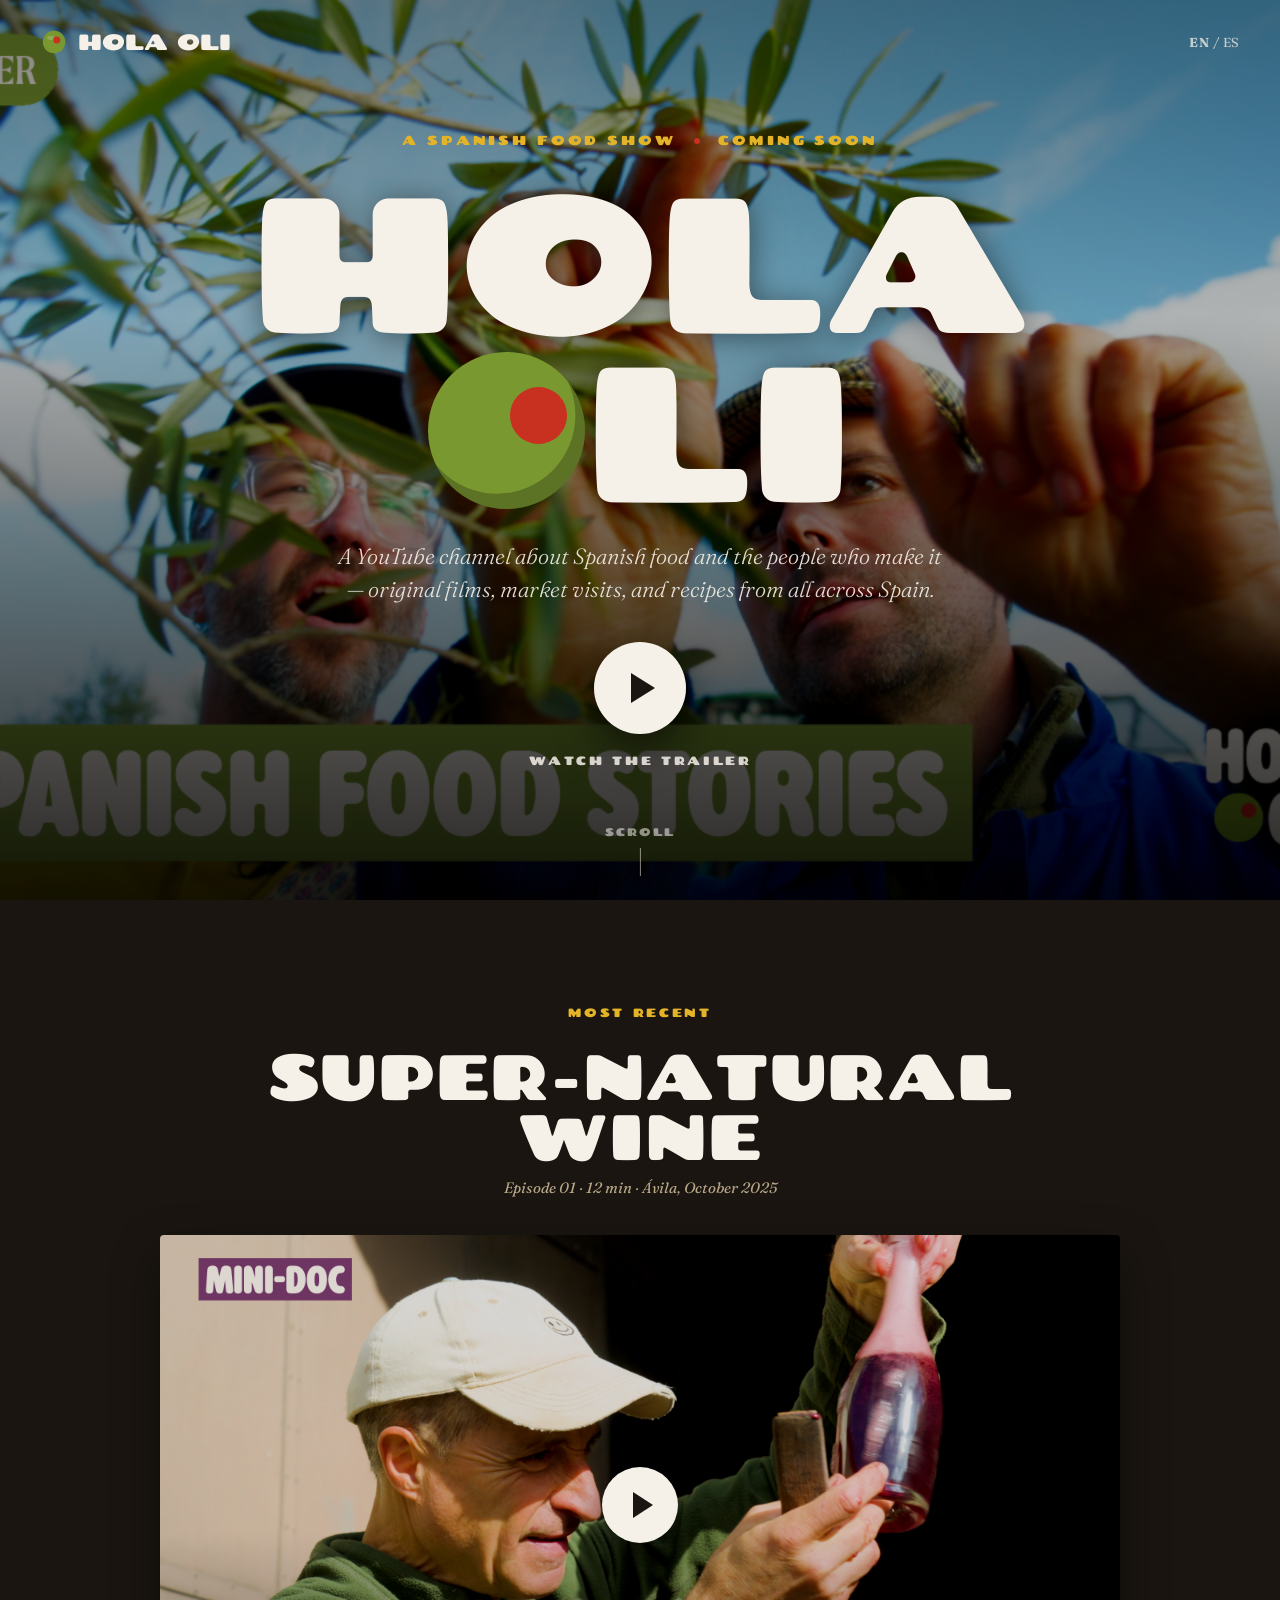
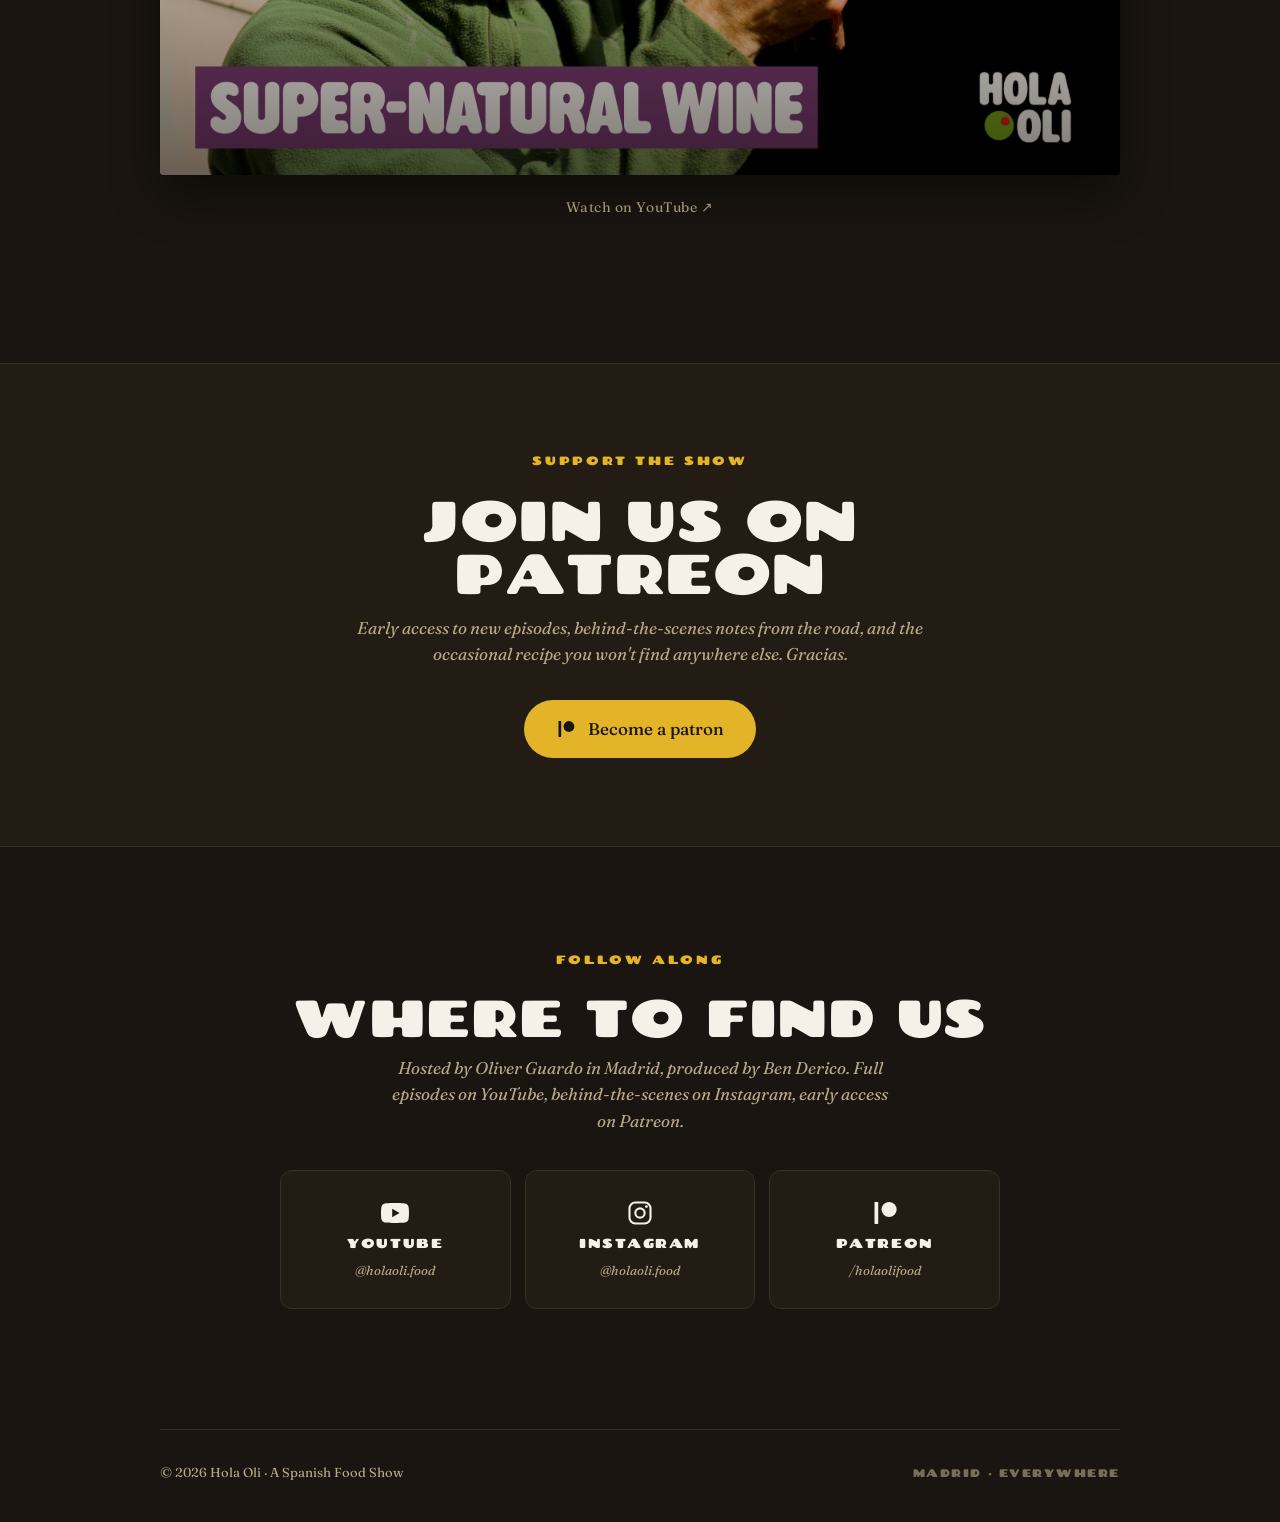
==== docs/index.html @ 6a03299e "Add Netlify Identity widget to handle invite redirects to /admin" ====
<!DOCTYPE html>
<html lang="en">
<head>
<meta charset="UTF-8">
<meta name="viewport" content="width=device-width, initial-scale=1">
<title>Hola Oli — A Spanish Food Show</title>
<link rel="stylesheet" href="colors_and_type.css">
<style>
  /* ---------- Dark theme overrides ---------- */
  :root {
    --bg-dark:        #1A1510;  /* deeper than ink for full-page dark */
    --bg-dark-alt:    #231C14;  /* card / band surface */
    --bg-dark-soft:   #2E2519;  /* hover surface */
    --fg-dark:        #F5F0E8;  /* paper on dark */
    --fg-dark-muted:  #B8A888;  /* warm muted */
    --fg-dark-subtle: #7A6E58;
    --border-dark:    #3A3020;
  }

  html, body { margin: 0; padding: 0; background: var(--bg-dark); overflow-x: hidden; color: var(--fg-dark); }

  .wrap { max-width: 960px; margin: 0 auto; padding: 0 32px; }

  /* ---------- Hero: full-screen video ---------- */
  .hero-fs {
    position: relative;
    height: 100vh;
    min-height: 640px;
    width: 100%;
    overflow: hidden;
    background: #000;
  }
  .hero-fs .video-bg,
  .hero-fs .video-bg iframe,
  .hero-fs .poster {
    position: absolute;
    inset: 0;
    width: 100%;
    height: 100%;
    border: 0;
  }
  .hero-fs .poster {
    background-size: cover;
    background-position: center;
    cursor: pointer;
    transition: opacity 400ms var(--ease-out);
  }
  .hero-fs .poster::after {
    content: '';
    position: absolute; inset: 0;
    background: linear-gradient(180deg, rgba(0,0,0,0.45) 0%, rgba(0,0,0,0.25) 35%, rgba(0,0,0,0.85) 100%);
  }
  .hero-fs.playing .poster { opacity: 0; pointer-events: none; }

  /* Top bar overlay */
  .hero-top {
    position: absolute; top: 0; left: 0; right: 0;
    padding: 28px 40px;
    display: flex; align-items: center; justify-content: space-between;
    z-index: 3;
  }
  .lockup { display: flex; align-items: center; gap: 10px; text-decoration: none; }
  .lockup .mark { width: 28px; height: 28px; }
  .lockup .word {
    font-family: var(--font-display);
    font-size: 22px;
    color: var(--fg-dark);
    text-transform: uppercase;
    line-height: 1;
  }
  .lang {
    font-family: var(--font-serif);
    font-size: 13px;
    color: var(--fg-dark);
    opacity: 0.75;
    letter-spacing: 0.04em;
  }
  .lang b { opacity: 1; }

  /* Hero content */
  .hero-content {
    position: absolute;
    inset: 0;
    z-index: 2;
    display: flex;
    flex-direction: column;
    align-items: center;
    justify-content: center;
    text-align: center;
    color: var(--fg-dark);
    padding: 0 32px;
  }
  .hero-eyebrow {
    font-family: var(--font-display);
    font-size: 13px;
    letter-spacing: 0.22em;
    color: var(--saffron);
    text-transform: uppercase;
    margin-bottom: 24px;
  }
  .hero-eyebrow .bullet {
    display: inline-block; width: 6px; height: 6px; border-radius: 50%;
    background: var(--pimiento); margin: 0 10px; vertical-align: middle;
  }
  .hero-title {
    font-family: var(--font-display);
    font-size: clamp(72px, 15vw, 200px);
    line-height: 0.88;
    margin: 0;
    color: var(--fg-dark);
    text-transform: uppercase;
    letter-spacing: -0.005em;
    text-shadow: 0 4px 32px rgba(0,0,0,0.5);
  }
  .hero-title .olive-letter {
    display: inline-block;
    width: 0.82em;
    height: 0.82em;
    border-radius: 50%;
    background: var(--olive);
    position: relative;
    vertical-align: -0.04em;
    box-shadow: inset -0.05em -0.08em 0 rgba(0,0,0,0.25);
  }
  .hero-title .olive-letter::after {
    content: '';
    position: absolute;
    width: 0.3em; height: 0.3em;
    border-radius: 50%;
    background: var(--pimiento);
    top: 22%; left: 52%;
  }
  .hero-lede {
    font-family: var(--font-serif);
    font-size: clamp(18px, 2vw, 22px);
    line-height: 1.5;
    color: var(--fg-dark);
    opacity: 0.9;
    max-width: 620px;
    margin: 28px auto 36px;
    font-style: italic;
    font-weight: 300;
  }

  .play-btn {
    position: relative;
    width: 92px; height: 92px; border-radius: 50%;
    background: var(--fg-dark); color: var(--bg-dark);
    display: flex; align-items: center; justify-content: center;
    border: 0; cursor: pointer;
    box-shadow: 0 14px 40px rgba(0,0,0,0.6);
    transition: transform 240ms var(--ease-out), background 240ms;
  }
  .play-btn:hover { transform: scale(1.06); background: var(--saffron); }
  .play-btn .tri {
    width: 0; height: 0;
    border-top: 15px solid transparent; border-bottom: 15px solid transparent;
    border-left: 24px solid var(--bg-dark);
    margin-left: 6px;
  }
  .play-label {
    font-family: var(--font-display);
    font-size: 12px;
    letter-spacing: 0.22em;
    text-transform: uppercase;
    color: var(--fg-dark);
    margin-top: 18px;
    opacity: 0.85;
  }

  /* Scroll hint */
  .scroll-hint {
    position: absolute;
    bottom: 24px; left: 50%;
    transform: translateX(-50%);
    z-index: 3;
    font-family: var(--font-display);
    font-size: 11px;
    letter-spacing: 0.2em;
    color: var(--fg-dark);
    text-transform: uppercase;
    opacity: 0.55;
    display: flex; flex-direction: column; align-items: center; gap: 8px;
  }
  .scroll-hint .line {
    width: 1px; height: 28px;
    background: var(--fg-dark);
    animation: scrollpulse 1.8s ease-in-out infinite;
  }
  @keyframes scrollpulse {
    0% { transform: scaleY(0.2); transform-origin: top; opacity: 0.3; }
    50% { transform: scaleY(1); transform-origin: top; opacity: 1; }
    51% { transform: scaleY(1); transform-origin: bottom; }
    100% { transform: scaleY(0); transform-origin: bottom; opacity: 0.3; }
  }

  /* ---------- Shared section bits ---------- */
  .section-label {
    font-family: var(--font-display);
    font-size: 12px;
    letter-spacing: 0.22em;
    text-transform: uppercase;
    color: var(--saffron);
    text-align: center;
    margin-bottom: 22px;
  }
  .rule {
    display: flex; align-items: center; gap: 16px;
    margin: 0 auto; max-width: 520px;
  }
  .rule .line { flex: 1; height: 1px; background: var(--border-dark); }
  .rule .dot {
    width: 10px; height: 10px; border-radius: 50%;
    background: var(--olive); position: relative;
  }
  .rule .dot::after {
    content: ''; position: absolute; width: 4px; height: 4px; border-radius: 50%;
    background: var(--pimiento); top: 22%; left: 46%;
  }

  /* ---------- Most recent ---------- */
  .recent {
    padding: 104px 0 40px;
  }
  .recent h2 {
    font-family: var(--font-display);
    font-size: clamp(40px, 5.5vw, 64px);
    text-transform: uppercase;
    color: var(--fg-dark);
    text-align: center;
    margin: 0 0 10px;
    line-height: 0.95;
  }
  .recent .ep-meta {
    font-family: var(--font-serif);
    font-size: 15px;
    color: var(--fg-dark-muted);
    font-style: italic;
    text-align: center;
    margin-bottom: 36px;
  }
  .video-frame {
    position: relative;
    aspect-ratio: 16 / 9;
    border-radius: 4px;
    overflow: hidden;
    background: #000;
    box-shadow: 0 20px 48px rgba(0, 0, 0, 0.45);
  }
  .video-frame iframe {
    position: absolute; inset: 0;
    width: 100%; height: 100%;
    border: 0; display: block;
  }
  .video-frame.placeholder {
    display: flex; align-items: center; justify-content: center;
    cursor: pointer;
    background-size: cover; background-position: center;
  }
  .video-frame.placeholder::before {
    content: '';
    position: absolute; inset: 0;
    background: linear-gradient(180deg, rgba(0,0,0,0.1) 55%, rgba(0,0,0,0.5) 100%);
  }
  .video-frame .play-btn {
    width: 76px; height: 76px;
  }
  .video-frame .play-btn .tri {
    border-top: 13px solid transparent; border-bottom: 13px solid transparent;
    border-left: 20px solid var(--bg-dark);
  }
  .yt-link {
    display: block; text-align: center; margin-top: 22px;
    font-family: var(--font-serif); font-size: 14px;
    color: var(--fg-dark-muted); letter-spacing: 0.04em;
    text-decoration: none;
  }
  .yt-link:hover { color: var(--saffron); }

  /* ---------- Patreon band ---------- */
  .patreon-band {
    background: var(--bg-dark-alt);
    margin: 104px -9999px 0;
    padding: 88px 9999px;
    border-top: 1px solid var(--border-dark);
    border-bottom: 1px solid var(--border-dark);
  }
  .patreon {
    max-width: 620px; margin: 0 auto; text-align: center;
  }
  .patreon h3 {
    font-family: var(--font-display);
    font-size: clamp(36px, 4.8vw, 56px);
    text-transform: uppercase;
    color: var(--fg-dark);
    line-height: 0.95;
    margin: 0 0 16px;
  }
  .patreon p {
    font-family: var(--font-serif);
    font-size: 17px;
    color: var(--fg-dark-muted);
    font-style: italic;
    margin: 0 0 32px;
    line-height: 1.55;
  }
  .patreon-btn {
    display: inline-flex; align-items: center; gap: 12px;
    font-family: var(--font-serif); font-weight: 500; font-size: 17px;
    padding: 16px 32px; border: 0; border-radius: 999px;
    background: var(--saffron); color: var(--bg-dark);
    text-decoration: none;
    transition: background 180ms, transform 180ms var(--ease-out);
  }
  .patreon-btn:hover { background: var(--pimiento); color: var(--fg-dark); transform: translateY(-1px); }
  .patreon-btn svg { width: 20px; height: 20px; }

  /* ---------- Follow / social row ---------- */
  .follow {
    padding: 104px 0 120px;
    text-align: center;
  }
  .follow h3 {
    font-family: var(--font-display);
    font-size: clamp(36px, 4.5vw, 52px);
    text-transform: uppercase;
    color: var(--fg-dark);
    line-height: 0.95;
    margin: 0 0 14px;
  }
  .follow p {
    font-family: var(--font-serif);
    font-size: 17px;
    color: var(--fg-dark-muted);
    font-style: italic;
    margin: 0 auto 36px;
    max-width: 500px;
  }
  .social-grid {
    display: grid;
    grid-template-columns: repeat(3, 1fr);
    gap: 14px;
    max-width: 720px; margin: 0 auto;
  }
  .social-link {
    display: flex; flex-direction: column;
    align-items: center; gap: 10px;
    padding: 28px 20px;
    background: var(--bg-dark-alt);
    border: 1.5px solid var(--border-dark);
    border-radius: 12px;
    text-decoration: none;
    color: var(--fg-dark);
    transition: all 200ms var(--ease-out);
  }
  .social-link:hover {
    background: var(--bg-dark-soft);
    border-color: var(--saffron);
    transform: translateY(-2px);
  }
  .social-link:hover .icon { color: var(--saffron); }
  .social-link .icon {
    width: 28px; height: 28px;
    color: var(--fg-dark);
    transition: color 200ms;
  }
  .social-link .label {
    font-family: var(--font-display);
    font-size: 13px;
    letter-spacing: 0.12em;
    text-transform: uppercase;
    line-height: 1;
  }
  .social-link .handle {
    font-family: var(--font-serif);
    font-size: 13px;
    font-style: italic;
    color: var(--fg-dark-muted);
  }

  /* ---------- Footer ---------- */
  footer {
    border-top: 1px solid var(--border-dark);
    padding: 32px 0 40px;
    display: flex; justify-content: space-between; align-items: center;
    flex-wrap: wrap; gap: 12px;
  }
  footer .fl {
    font-family: var(--font-serif);
    font-size: 13px; color: var(--fg-dark-muted);
  }
  footer .fr {
    font-family: var(--font-display);
    font-size: 11px; letter-spacing: 0.14em;
    color: var(--fg-dark-subtle);
    text-transform: uppercase;
  }

  @media (max-width: 720px) {
    .hero-top { padding: 20px 24px; }
    .social-grid { grid-template-columns: 1fr; }
    .hero-fs { min-height: 560px; }
  }

  /* Tweaks */
  .tweaks {
    position: fixed; bottom: 20px; right: 20px;
    background: var(--bg-dark-alt); color: var(--fg-dark);
    padding: 18px 20px; border-radius: 12px;
    display: none; flex-direction: column; gap: 12px;
    min-width: 240px; z-index: 100;
    border: 1px solid var(--border-dark);
    box-shadow: 0 12px 40px rgba(0,0,0,0.5);
    font-family: var(--font-serif);
  }
  .tweaks.on { display: flex; }
  .tweaks h4 {
    font-family: var(--font-display);
    font-size: 13px; letter-spacing: 0.14em;
    margin: 0; text-transform: uppercase;
    color: var(--saffron);
  }
  .tweaks label {
    font-size: 12px; display: flex; flex-direction: column; gap: 4px;
    color: var(--fg-dark-muted);
  }
  .tweaks select {
    font-family: var(--font-serif); font-size: 13px;
    padding: 6px 8px; border-radius: 6px;
    background: var(--bg-dark); color: var(--fg-dark);
    border: 1px solid var(--border-dark); outline: none;
  }
</style>
</head>
<body>

<!-- ========== HERO: full-screen video ========== -->
<section class="hero-fs" id="hero">
  <div class="poster" id="hero-poster"
       style="background-image: url('assets/thumb-spanish-food-stories.png');"
       onclick="playHero()"></div>
  <div class="video-bg" id="hero-video"></div>

  <div class="hero-top">
    <a class="lockup" href="#">
      <svg class="mark" viewBox="0 0 40 40" aria-hidden="true">
        <circle cx="20" cy="20" r="16" fill="#7A9830"/>
        <ellipse cx="15" cy="14" rx="5" ry="3" fill="rgba(255,255,255,0.18)"/>
        <circle cx="24" cy="17" r="5" fill="#C83020"/>
      </svg>
      <span class="word">Hola Oli</span>
    </a>
    <div class="lang"><b>EN</b> / ES</div>
  </div>

  <div class="hero-content" id="hero-content">
    <div class="hero-eyebrow">A Spanish Food Show <span class="bullet"></span> Coming soon</div>
    <h1 class="hero-title">
      Hola<br>
      <span><span class="olive-letter"></span>li</span>
    </h1>
    <p class="hero-lede" id="hero-lede">
      A YouTube channel about Spanish food and the people who make it — original films, market visits, and recipes from all across Spain.
    </p>
    <button class="play-btn" onclick="playHero()" aria-label="Watch the trailer"><span class="tri"></span></button>
    <div class="play-label">Watch the trailer</div>
  </div>

  <div class="scroll-hint">
    <span>Scroll</span>
    <div class="line"></div>
  </div>
</section>

<div class="wrap">

  <!-- ========== Most recent episode ========== -->
  <section class="recent">
    <div class="section-label">Most recent</div>
    <h2 id="recent-title">Super-Natural Wine</h2>
    <div class="ep-meta" id="recent-meta">Episode 01 · 12 min · Ávila, October 2025</div>

    <div class="video-frame placeholder" id="recent-frame"
         style="background-image: url('assets/thumb-super-natural-wine.png');"
         onclick="playRecent()">
      <button class="play-btn" aria-label="Play episode"><span class="tri"></span></button>
    </div>

    <a class="yt-link" id="yt-channel-link" href="https://youtube.com/@holaoli.food" target="_blank" rel="noopener">
      Watch on YouTube ↗
    </a>
  </section>

</div>

<!-- ========== Patreon band ========== -->
<section class="patreon-band">
  <div class="wrap">
    <div class="patreon">
      <div class="section-label">Support the show</div>
      <h3 id="patreon-heading">Join us on Patreon</h3>
      <p id="patreon-body">Early access to new episodes, behind-the-scenes notes from the road, and the occasional recipe you won't find anywhere else. Gracias.</p>
      <a class="patreon-btn" id="patreon-btn" href="https://patreon.com/holaolifood" target="_blank" rel="noopener">
        <svg viewBox="0 0 24 24" fill="currentColor" aria-hidden="true">
          <circle cx="15.5" cy="9" r="6.5"/>
          <rect x="3" y="2.5" width="3.2" height="19" rx="0.4"/>
        </svg>
        Become a patron
      </a>
    </div>
  </div>
</section>

<div class="wrap">

  <!-- ========== Follow ========== -->
  <section class="follow">
    <div class="section-label">Follow along</div>
    <h3>Where to find us</h3>
    <p id="social-desc">Hosted by Oliver Guardo in Madrid, produced by Ben Derico. Full episodes on YouTube, behind-the-scenes on Instagram, early access on Patreon.</p>

    <div class="social-grid">
      <a class="social-link" id="social-youtube" href="https://youtube.com/@holaoli.food" target="_blank" rel="noopener">
        <svg class="icon" viewBox="0 0 24 24" fill="currentColor" aria-hidden="true">
          <path d="M23.5 6.2a3 3 0 0 0-2.1-2.1C19.5 3.5 12 3.5 12 3.5s-7.5 0-9.4.6A3 3 0 0 0 .5 6.2C0 8.1 0 12 0 12s0 3.9.5 5.8a3 3 0 0 0 2.1 2.1c1.9.6 9.4.6 9.4.6s7.5 0 9.4-.6a3 3 0 0 0 2.1-2.1c.5-1.9.5-5.8.5-5.8s0-3.9-.5-5.8zM9.6 15.6V8.4l6.3 3.6-6.3 3.6z"/>
        </svg>
        <span class="label">YouTube</span>
        <span class="handle">@holaoli.food</span>
      </a>
      <a class="social-link" id="social-instagram" href="https://instagram.com/holaoli.food" target="_blank" rel="noopener">
        <svg class="icon" viewBox="0 0 24 24" fill="none" stroke="currentColor" stroke-width="1.8" stroke-linecap="round" stroke-linejoin="round" aria-hidden="true">
          <rect x="3" y="3" width="18" height="18" rx="5"/>
          <circle cx="12" cy="12" r="4"/>
          <circle cx="17.5" cy="6.5" r="1.2" fill="currentColor" stroke="none"/>
        </svg>
        <span class="label">Instagram</span>
        <span class="handle">@holaoli.food</span>
      </a>
      <a class="social-link" id="social-patreon" href="https://patreon.com/holaolifood" target="_blank" rel="noopener">
        <svg class="icon" viewBox="0 0 24 24" fill="currentColor" aria-hidden="true">
          <circle cx="15.5" cy="9" r="6.5"/>
          <rect x="3" y="2.5" width="3.2" height="19" rx="0.4"/>
        </svg>
        <span class="label">Patreon</span>
        <span class="handle">/holaolifood</span>
      </a>
    </div>
  </section>

  <footer>
    <div class="fl">© 2026 Hola Oli · A Spanish Food Show</div>
    <div class="fr">Madrid · Everywhere</div>
  </footer>

</div>

<!-- Tweaks -->
<div class="tweaks" id="tweaks">
  <h4>Tweaks</h4>
  <label>
    Hero source
    <select id="tw-hero">
      <option value="trailer">Trailer thumbnail</option>
      <option value="wine">Super-Natural Wine</option>
      <option value="remake">Remaking Spanish Food</option>
    </select>
  </label>
  <label>
    Accent color
    <select id="tw-accent">
      <option value="saffron">Saffron</option>
      <option value="olive">Olive</option>
      <option value="pimiento">Pimiento</option>
      <option value="vineyard-deep">Vineyard deep</option>
    </select>
  </label>
  <label>
    Theme
    <select id="tw-theme">
      <option value="dark">Dark</option>
      <option value="light">Light</option>
    </select>
  </label>
</div>

<script>
const TWEAK_DEFAULTS = /*EDITMODE-BEGIN*/{
  "accent": "saffron",
  "hero": "trailer",
  "theme": "dark"
}/*EDITMODE-END*/;

const HERO_POSTERS = {
  trailer: "assets/thumb-spanish-food-stories.png",
  wine:    "assets/thumb-super-natural-wine.png",
  remake:  "assets/thumb-remaking-spanish-food.png"
};

const ACCENT_MAP = {
  "olive":         "#7A9830",
  "saffron":       "#E4B428",
  "pimiento":      "#C83020",
  "vineyard-deep": "#6B4A7A"
};

function applyTweaks(t) {
  // Accent recolor: swap the --saffron variable (used as the primary accent on dark)
  document.documentElement.style.setProperty("--saffron", ACCENT_MAP[t.accent] || ACCENT_MAP.saffron);
  const poster = document.getElementById("hero-poster");
  if (poster && HERO_POSTERS[t.hero]) {
    poster.style.backgroundImage = `url('${HERO_POSTERS[t.hero]}')`;
  }
  // Light theme override — remap the dark surface vars back to paper-ish
  const r = document.documentElement.style;
  if (t.theme === "light") {
    r.setProperty("--bg-dark",        "#F5F0E8");
    r.setProperty("--bg-dark-alt",    "#EDE4D0");
    r.setProperty("--bg-dark-soft",   "#E4DBC8");
    r.setProperty("--fg-dark",        "#2C2418");
    r.setProperty("--fg-dark-muted",  "#6B5D47");
    r.setProperty("--fg-dark-subtle", "#9A8B70");
    r.setProperty("--border-dark",    "#C8B896");
  } else {
    r.setProperty("--bg-dark",        "#1A1510");
    r.setProperty("--bg-dark-alt",    "#231C14");
    r.setProperty("--bg-dark-soft",   "#2E2519");
    r.setProperty("--fg-dark",        "#F5F0E8");
    r.setProperty("--fg-dark-muted",  "#B8A888");
    r.setProperty("--fg-dark-subtle", "#7A6E58");
    r.setProperty("--border-dark",    "#3A3020");
  }
}
applyTweaks(TWEAK_DEFAULTS);

window.addEventListener("message", (e) => {
  const d = e.data || {};
  if (d.type === "__activate_edit_mode") document.getElementById("tweaks").classList.add("on");
  else if (d.type === "__deactivate_edit_mode") document.getElementById("tweaks").classList.remove("on");
});
window.parent.postMessage({ type: "__edit_mode_available" }, "*");

const ta = document.getElementById("tw-accent");
const th = document.getElementById("tw-hero");
const tt = document.getElementById("tw-theme");
ta.value = TWEAK_DEFAULTS.accent;
th.value = TWEAK_DEFAULTS.hero;
tt.value = TWEAK_DEFAULTS.theme;
function bubble() {
  const state = { accent: ta.value, hero: th.value, theme: tt.value };
  applyTweaks(state);
  window.parent.postMessage({ type: "__edit_mode_set_keys", edits: state }, "*");
}
ta.addEventListener("change", bubble);
th.addEventListener("change", bubble);
tt.addEventListener("change", bubble);

let TRAILER_ID = "-hmo03e1A_E";
let EP1_ID     = "-hmo03e1A_E";

async function loadContent() {
  try {
    const res = await fetch('data/site.json');
    if (!res.ok) return;
    const d = await res.json();

    // Hero
    if (d.hero) {
      if (d.hero.trailer_id) TRAILER_ID = d.hero.trailer_id;
      if (d.hero.poster) document.getElementById('hero-poster').style.backgroundImage = `url('${d.hero.poster}')`;
      if (d.hero.lede) document.getElementById('hero-lede').textContent = d.hero.lede;
    }

    // Latest episode
    if (d.latest_episode) {
      if (d.latest_episode.video_id) EP1_ID = d.latest_episode.video_id;
      if (d.latest_episode.title) document.getElementById('recent-title').textContent = d.latest_episode.title;
      if (d.latest_episode.meta) document.getElementById('recent-meta').textContent = d.latest_episode.meta;
      if (d.latest_episode.thumbnail) {
        const frame = document.getElementById('recent-frame');
        frame.style.backgroundImage = `url('${d.latest_episode.thumbnail}')`;
      }
    }

    // Patreon
    if (d.patreon) {
      if (d.patreon.heading) document.getElementById('patreon-heading').textContent = d.patreon.heading;
      if (d.patreon.body) document.getElementById('patreon-body').textContent = d.patreon.body;
      if (d.patreon.url) {
        document.getElementById('patreon-btn').href = d.patreon.url;
        document.getElementById('social-patreon').href = d.patreon.url;
      }
    }

    // Social
    if (d.social) {
      if (d.social.description) document.getElementById('social-desc').textContent = d.social.description;
      if (d.social.youtube) {
        document.getElementById('social-youtube').href = d.social.youtube;
        document.getElementById('yt-channel-link').href = d.social.youtube;
      }
      if (d.social.instagram) document.getElementById('social-instagram').href = d.social.instagram;
    }
  } catch(e) { /* silently fall back to hardcoded defaults */ }
}
loadContent();

function playHero() {
  const hero = document.getElementById("hero");
  const vid = document.getElementById("hero-video");
  hero.classList.add("playing");
  document.getElementById("hero-content").style.display = "none";
  vid.innerHTML = `<iframe
      src="https://www.youtube.com/embed/${TRAILER_ID}?autoplay=1&rel=0&modestbranding=1"
      title="Hola Oli — Trailer"
      allow="accelerometer; autoplay; clipboard-write; encrypted-media; gyroscope; picture-in-picture"
      allowfullscreen></iframe>`;
}

function playRecent() {
  const frame = document.getElementById("recent-frame");
  frame.classList.remove("placeholder");
  frame.style.backgroundImage = "none";
  frame.innerHTML = `<iframe
      src="https://www.youtube.com/embed/${EP1_ID}?autoplay=1&rel=0&modestbranding=1"
      title="Hola Oli — Episode 01"
      allow="accelerometer; autoplay; clipboard-write; encrypted-media; gyroscope; picture-in-picture"
      allowfullscreen></iframe>`;
}
</script>

<!-- Netlify Identity: handles invite/recovery tokens and redirects to /admin -->
<script src="https://identity.netlify.com/v1/netlify-identity-widget.js"></script>
<script>
  if (window.netlifyIdentity) {
    window.netlifyIdentity.on("init", function(user) {
      if (!user) {
        window.netlifyIdentity.on("login", function() {
          document.location.href = "/admin/";
        });
      }
    });
  }
</script>

</body>
</html>
---- docs/colors_and_type.css ----
/* ==========================================================================
   HOLA OLI — Colors & Type
   A Spanish Food Show. Warm, earthy, documentary.
   ========================================================================== */

/* Font imports — Google Fonts substitutions for brand fonts.
   NOTE: Actual brand fonts are "Alphabet Soup" (display) + "Moret" (serif).
   Substitutes until real font files are provided:
     Alphabet Soup → Chango (chunky, rounded, all-caps display)
     Moret        → Fraunces (humanist serif with soft curves)
*/
@import url('https://fonts.googleapis.com/css2?family=Chango&family=Fraunces:ital,opsz,wght@0,9..144,300..900;1,9..144,300..900&display=swap');

:root {
  /* ---------- Brand palette ---------- */
  --paper:       #F5F0E8;  /* warm off-white — primary background */
  --ink:         #2C2418;  /* deep brown-black — primary text */
  --parchment:   #DDD0B0;  /* aged paper — secondary bg, dividers */
  --gredos-sky:  #6A9AB8;  /* muted sky blue — cool accent */
  --olive:       #7A9830;  /* olive green — primary brand accent */
  --saffron:     #E4B428;  /* golden saffron — highlight */
  --pimiento:    #C83020;  /* deep pimiento red — strong accent, pimiento dot */
  --jamon:       #C8785A;  /* jamón terracotta — warm accent */
  --vineyard:    #A8B848;  /* vineyard green-yellow — secondary accent */

  /* Vineyard deep (for purple label capsules seen in thumbnails) */
  --vineyard-deep: #6B4A7A;  /* aubergine/grape — episode label chip */

  /* ---------- Semantic surfaces ---------- */
  --bg:          var(--paper);
  --bg-alt:      var(--parchment);
  --bg-inverse:  var(--ink);

  --fg:          var(--ink);
  --fg-muted:    #6B5D47;  /* ink at ~60% on paper */
  --fg-subtle:   #9A8B70;  /* ink at ~40% on paper */
  --fg-inverse:  var(--paper);

  --border:      #C8B896;  /* parchment darker, for hairlines */
  --border-soft: #E4DBC8;

  /* ---------- Semantic accents ---------- */
  --accent:          var(--olive);      /* primary brand accent */
  --accent-warm:     var(--pimiento);   /* destructive / hot */
  --accent-highlight:var(--saffron);    /* highlight / pills */
  --accent-cool:     var(--gredos-sky); /* info / cool */
  --accent-earth:    var(--jamon);      /* warm secondary */

  /* ---------- Type families ---------- */
  --font-display: 'Chango', 'Alphabet Soup', 'Paytone One', system-ui, sans-serif;
  --font-serif:   'Fraunces', 'Moret', 'Cormorant Garamond', Georgia, serif;
  --font-sans:    'Fraunces', system-ui, -apple-system, Segoe UI, sans-serif;

  /* ---------- Type scale ---------- */
  --fs-xs:   12px;
  --fs-sm:   14px;
  --fs-base: 17px;
  --fs-md:   19px;
  --fs-lg:   22px;
  --fs-xl:   28px;
  --fs-2xl:  36px;
  --fs-3xl:  48px;
  --fs-4xl:  64px;
  --fs-5xl:  88px;

  --lh-tight: 1.05;
  --lh-snug:  1.2;
  --lh-body:  1.55;
  --lh-loose: 1.75;

  /* ---------- Spacing ---------- */
  --sp-1:  4px;
  --sp-2:  8px;
  --sp-3:  12px;
  --sp-4:  16px;
  --sp-5:  24px;
  --sp-6:  32px;
  --sp-7:  48px;
  --sp-8:  64px;
  --sp-9:  96px;

  /* ---------- Radii ---------- */
  --r-xs: 4px;
  --r-sm: 8px;
  --r-md: 12px;
  --r-lg: 20px;
  --r-xl: 28px;
  --r-pill: 999px;

  /* ---------- Shadows ---------- */
  --shadow-sm: 0 1px 2px rgba(44, 36, 24, 0.08);
  --shadow-md: 0 4px 12px rgba(44, 36, 24, 0.10);
  --shadow-lg: 0 12px 32px rgba(44, 36, 24, 0.14);
  --shadow-inset: inset 0 1px 0 rgba(255, 255, 255, 0.5);

  /* ---------- Motion ---------- */
  --ease:       cubic-bezier(0.4, 0.0, 0.2, 1);
  --ease-out:   cubic-bezier(0.16, 1, 0.3, 1);
  --dur-fast:   120ms;
  --dur-med:    220ms;
  --dur-slow:   420ms;
}

/* ==========================================================================
   Base element styles
   ========================================================================== */

html, body {
  background: var(--bg);
  color: var(--fg);
  font-family: var(--font-serif);
  font-size: var(--fs-base);
  line-height: var(--lh-body);
  -webkit-font-smoothing: antialiased;
  text-rendering: optimizeLegibility;
}

/* Display — chunky, rounded, ALL CAPS. Used for titles, banners, logo-adjacent type. */
h1, h2, h3, .display {
  font-family: var(--font-display);
  font-weight: 400;         /* Chango is single-weight; looks heavy naturally */
  text-transform: uppercase;
  line-height: var(--lh-tight);
  letter-spacing: 0.01em;
  color: var(--ink);
}

h1 {
  font-size: clamp(var(--fs-3xl), 7vw, var(--fs-5xl));
}
h2 {
  font-size: clamp(var(--fs-2xl), 5vw, var(--fs-4xl));
}
h3 {
  font-size: var(--fs-xl);
}

/* Serif subheads / body */
h4, h5, h6, .subhead {
  font-family: var(--font-serif);
  font-weight: 500;
  line-height: var(--lh-snug);
  letter-spacing: -0.01em;
}
h4 { font-size: var(--fs-lg); }
h5 { font-size: var(--fs-md); }
h6 { font-size: var(--fs-base); text-transform: uppercase; letter-spacing: 0.08em; color: var(--fg-muted); }

p, li {
  font-family: var(--font-serif);
  font-size: var(--fs-base);
  line-height: var(--lh-body);
  color: var(--fg);
  text-wrap: pretty;
}

.lede {
  font-family: var(--font-serif);
  font-size: var(--fs-lg);
  line-height: var(--lh-body);
  font-style: italic;
  color: var(--fg-muted);
}

small, .caption {
  font-size: var(--fs-sm);
  color: var(--fg-muted);
}

/* Uppercase micro-label used in thumbnails (MINI-DOC, TRAILER, RECIPE) */
.eyebrow, .label-chip {
  font-family: var(--font-display);
  font-size: var(--fs-sm);
  text-transform: uppercase;
  letter-spacing: 0.06em;
  line-height: 1;
}

a {
  color: var(--ink);
  text-decoration: underline;
  text-decoration-color: var(--olive);
  text-decoration-thickness: 2px;
  text-underline-offset: 3px;
  transition: color var(--dur-fast) var(--ease),
              text-decoration-color var(--dur-fast) var(--ease);
}
a:hover {
  color: var(--olive);
  text-decoration-color: var(--pimiento);
}

hr {
  border: 0;
  border-top: 1px solid var(--border);
  margin: var(--sp-6) 0;
}

/* ==========================================================================
   Utilities
   ========================================================================== */
.bg-paper     { background: var(--paper); }
.bg-parchment { background: var(--parchment); }
.bg-ink       { background: var(--ink); color: var(--paper); }

.ink        { color: var(--ink); }
.paper      { color: var(--paper); }
.olive      { color: var(--olive); }
.pimiento   { color: var(--pimiento); }
.saffron    { color: var(--saffron); }
.jamon      { color: var(--jamon); }
.vineyard   { color: var(--vineyard); }
.gredos-sky { color: var(--gredos-sky); }
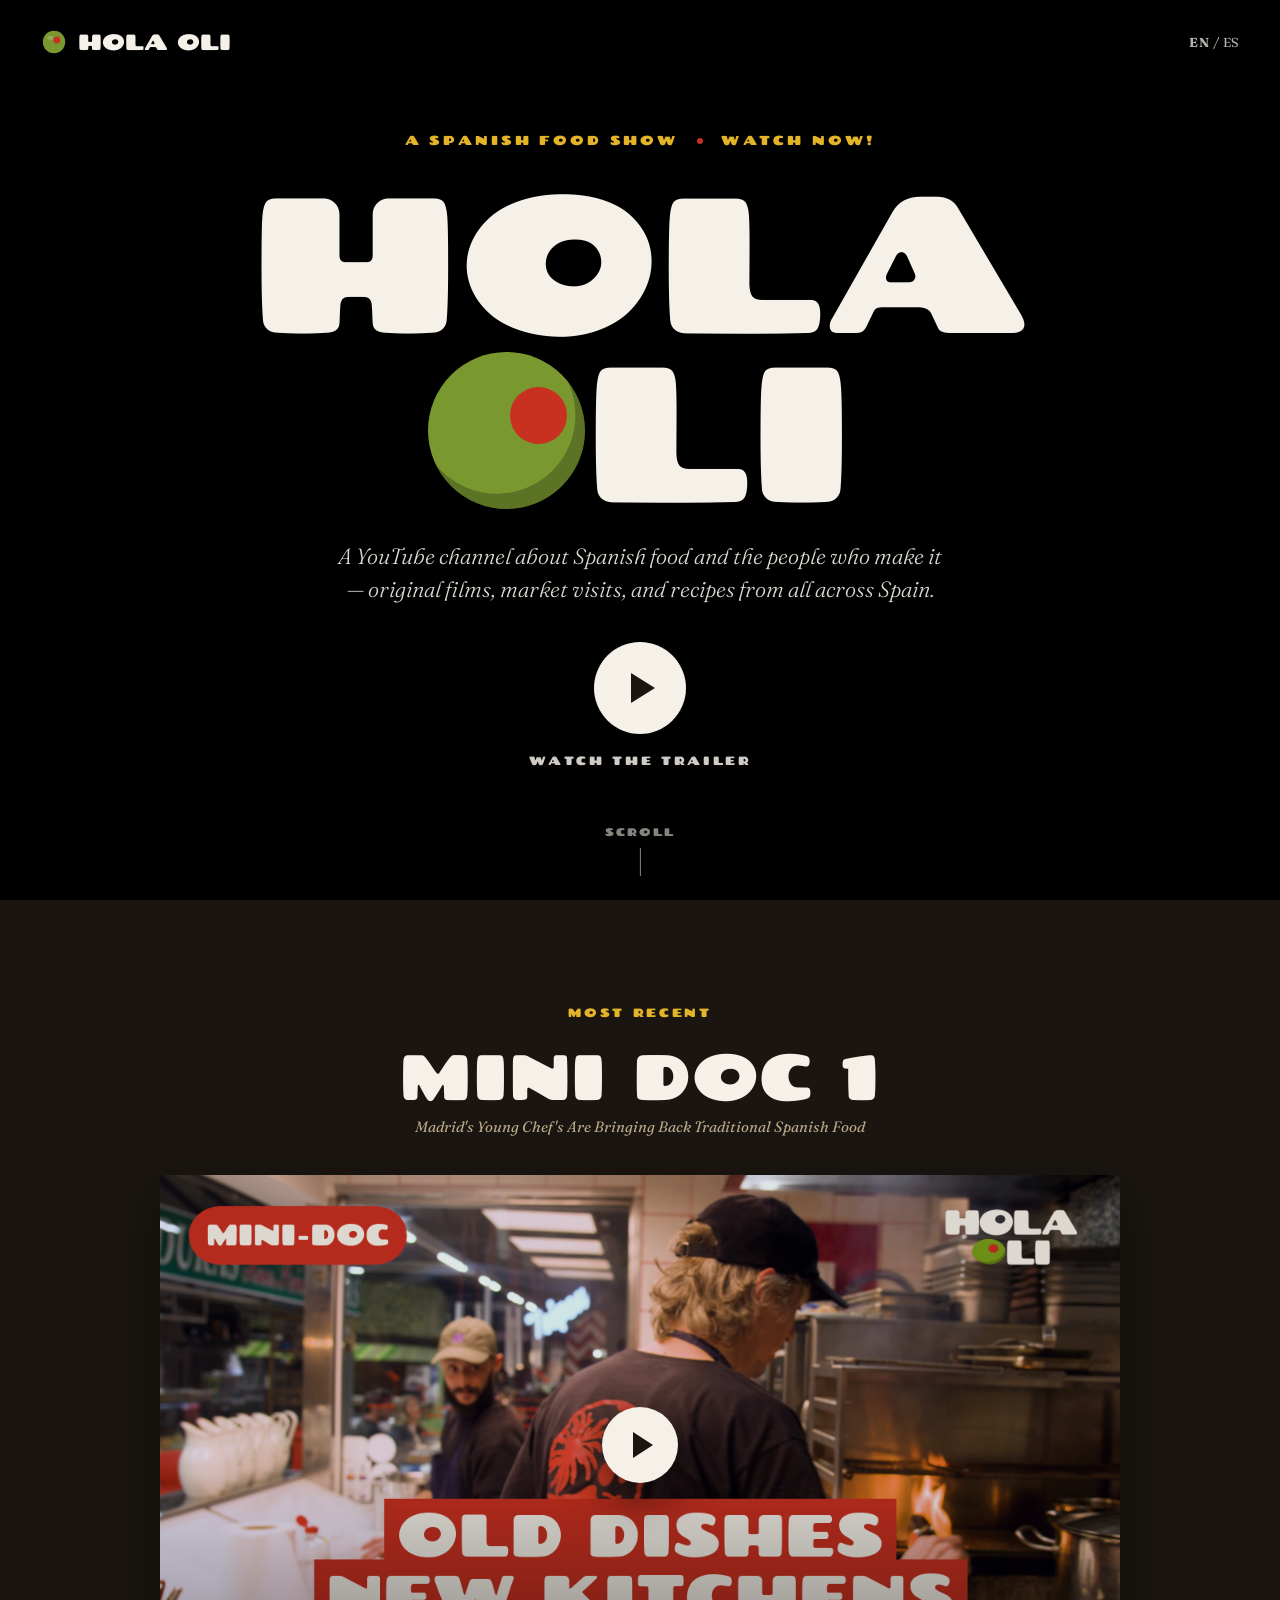
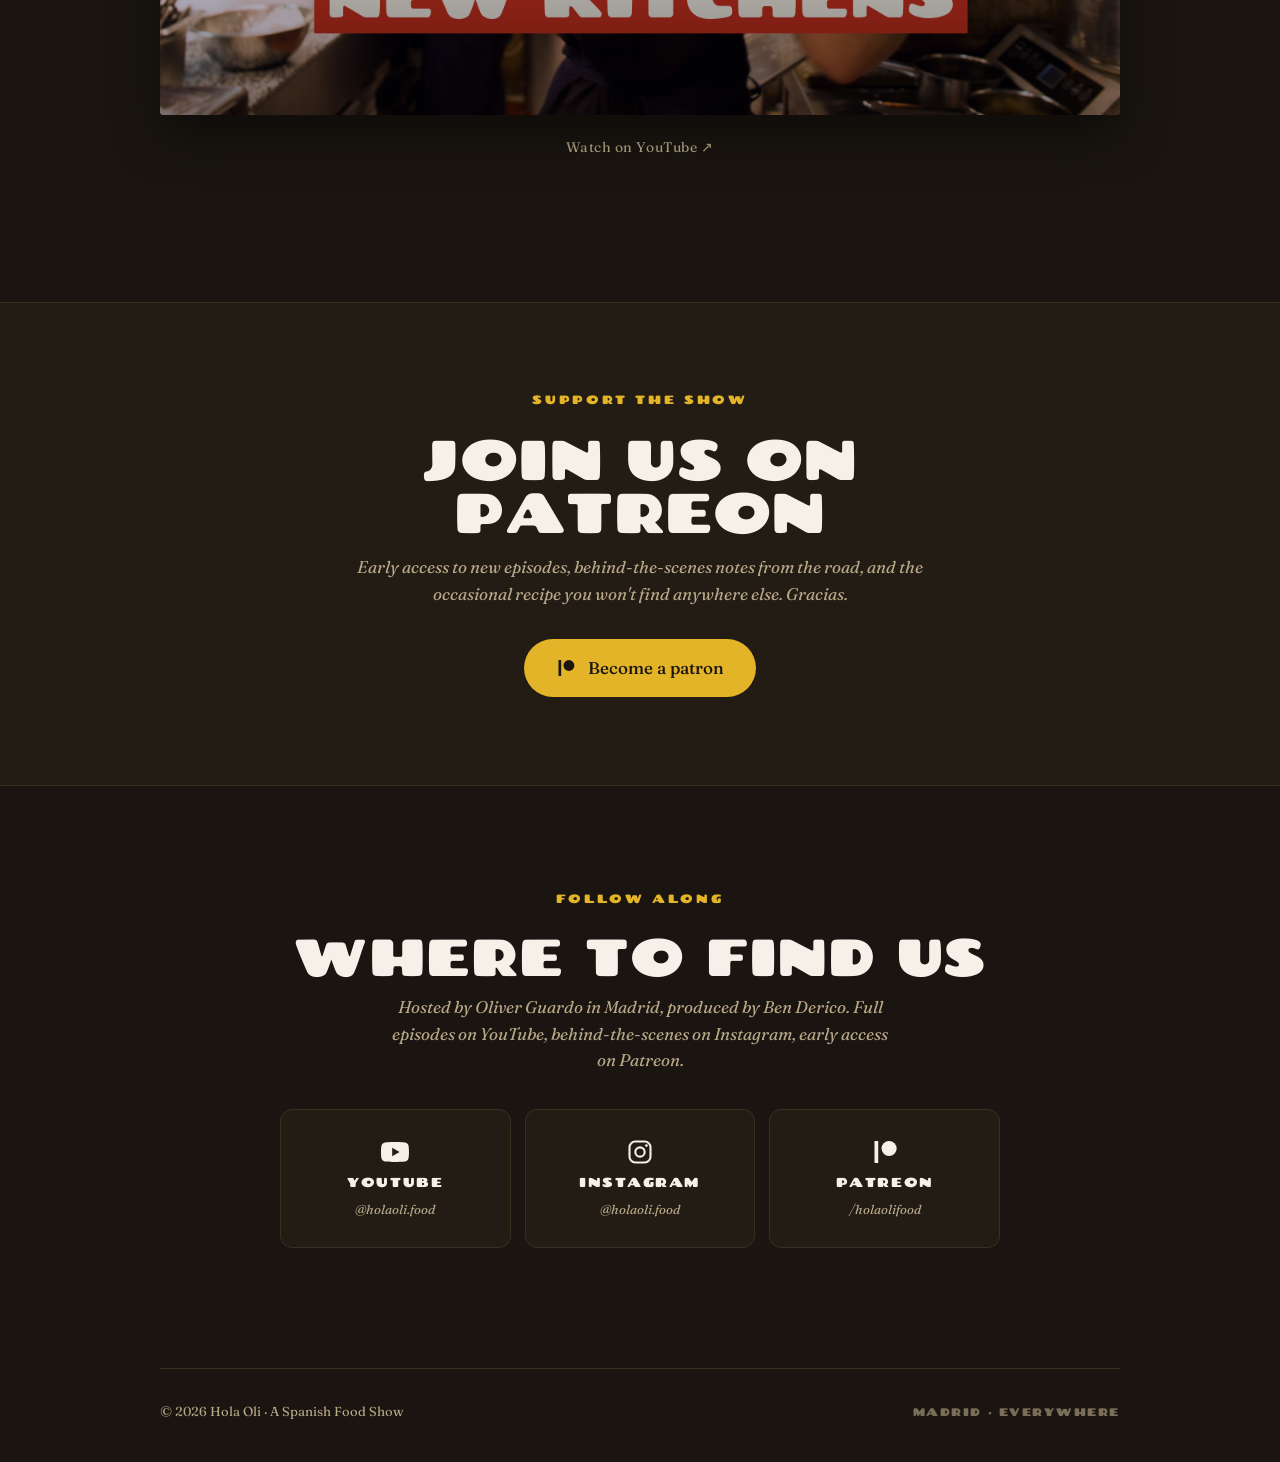
==== commit d448d32a: "Change Coming Soon to Watch Now!" ====
--- a/docs/index.html
+++ b/docs/index.html
@@ -454,7 +454,7 @@
   </div>
 
   <div class="hero-content" id="hero-content">
-    <div class="hero-eyebrow">A Spanish Food Show <span class="bullet"></span> Coming soon</div>
+    <div class="hero-eyebrow">A Spanish Food Show <span class="bullet"></span> Watch Now!</div>
     <h1 class="hero-title">
       Hola<br>
       <span><span class="olive-letter"></span>li</span>
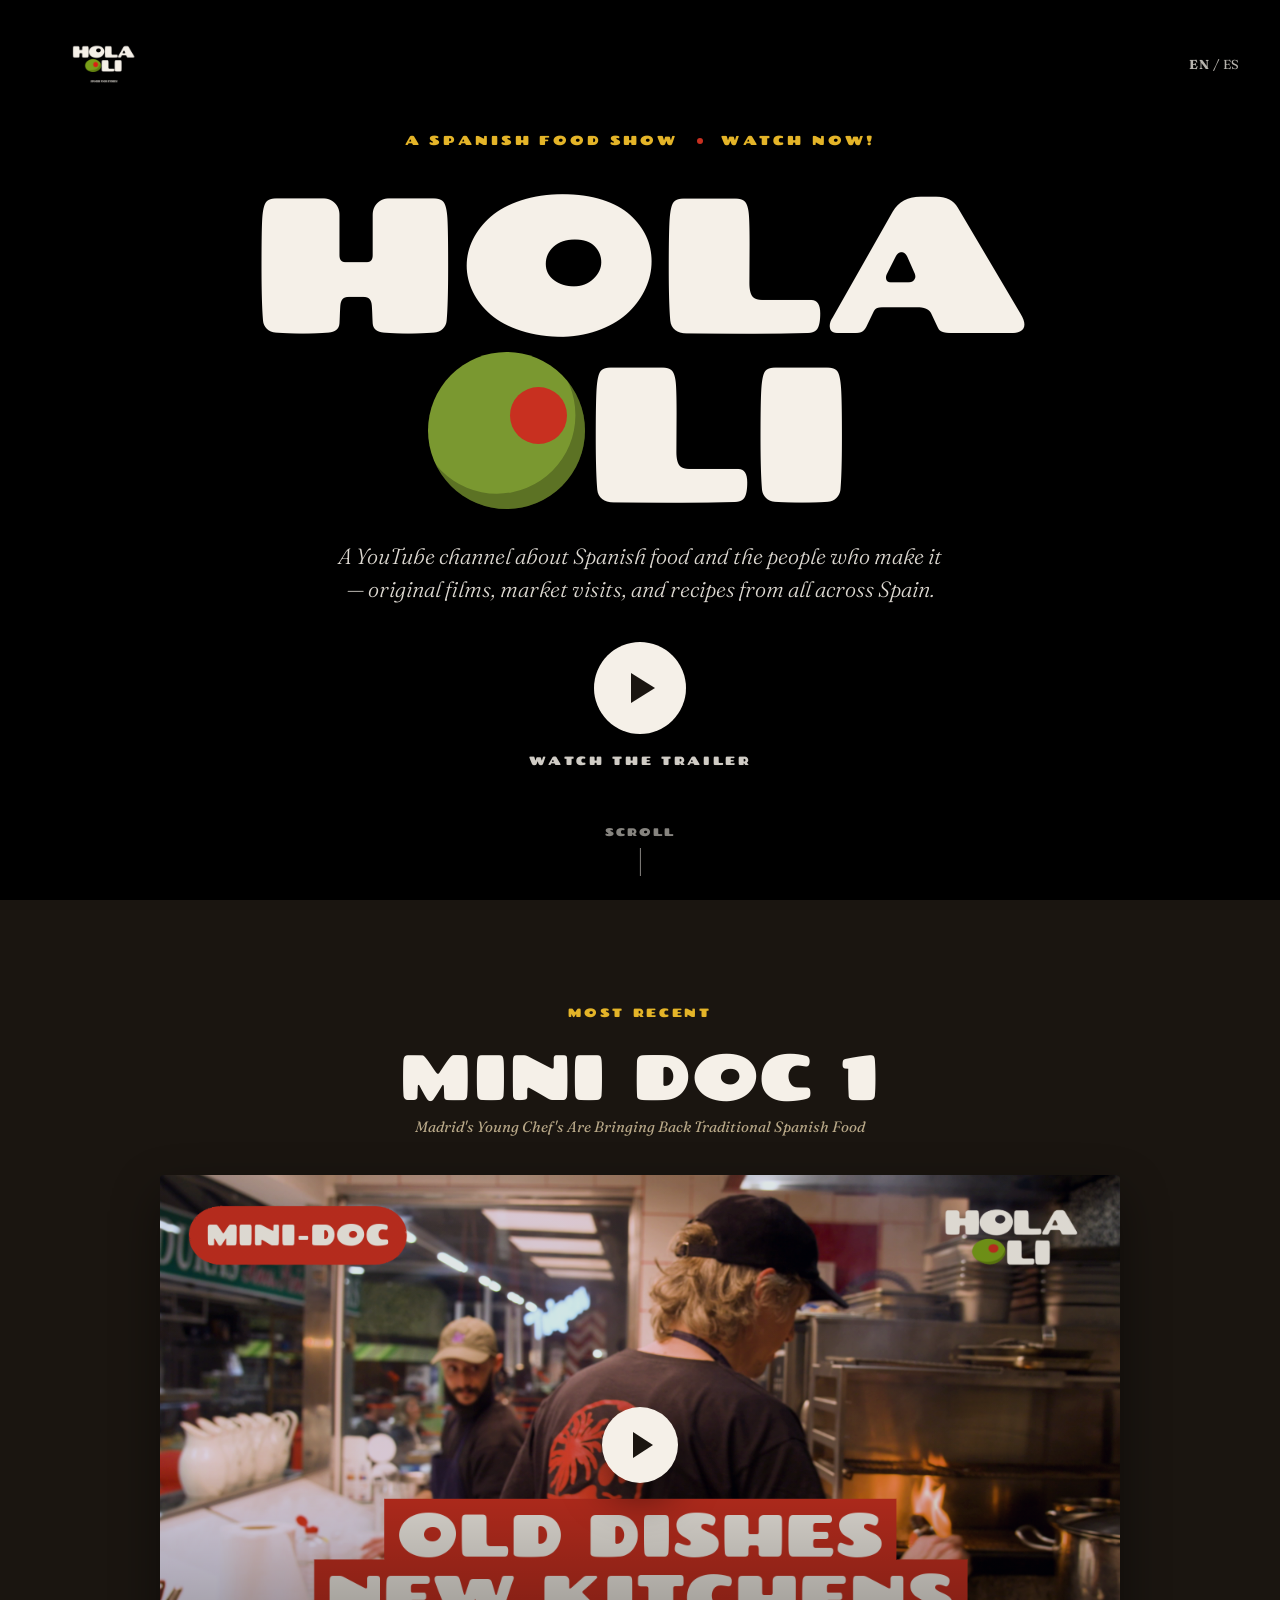
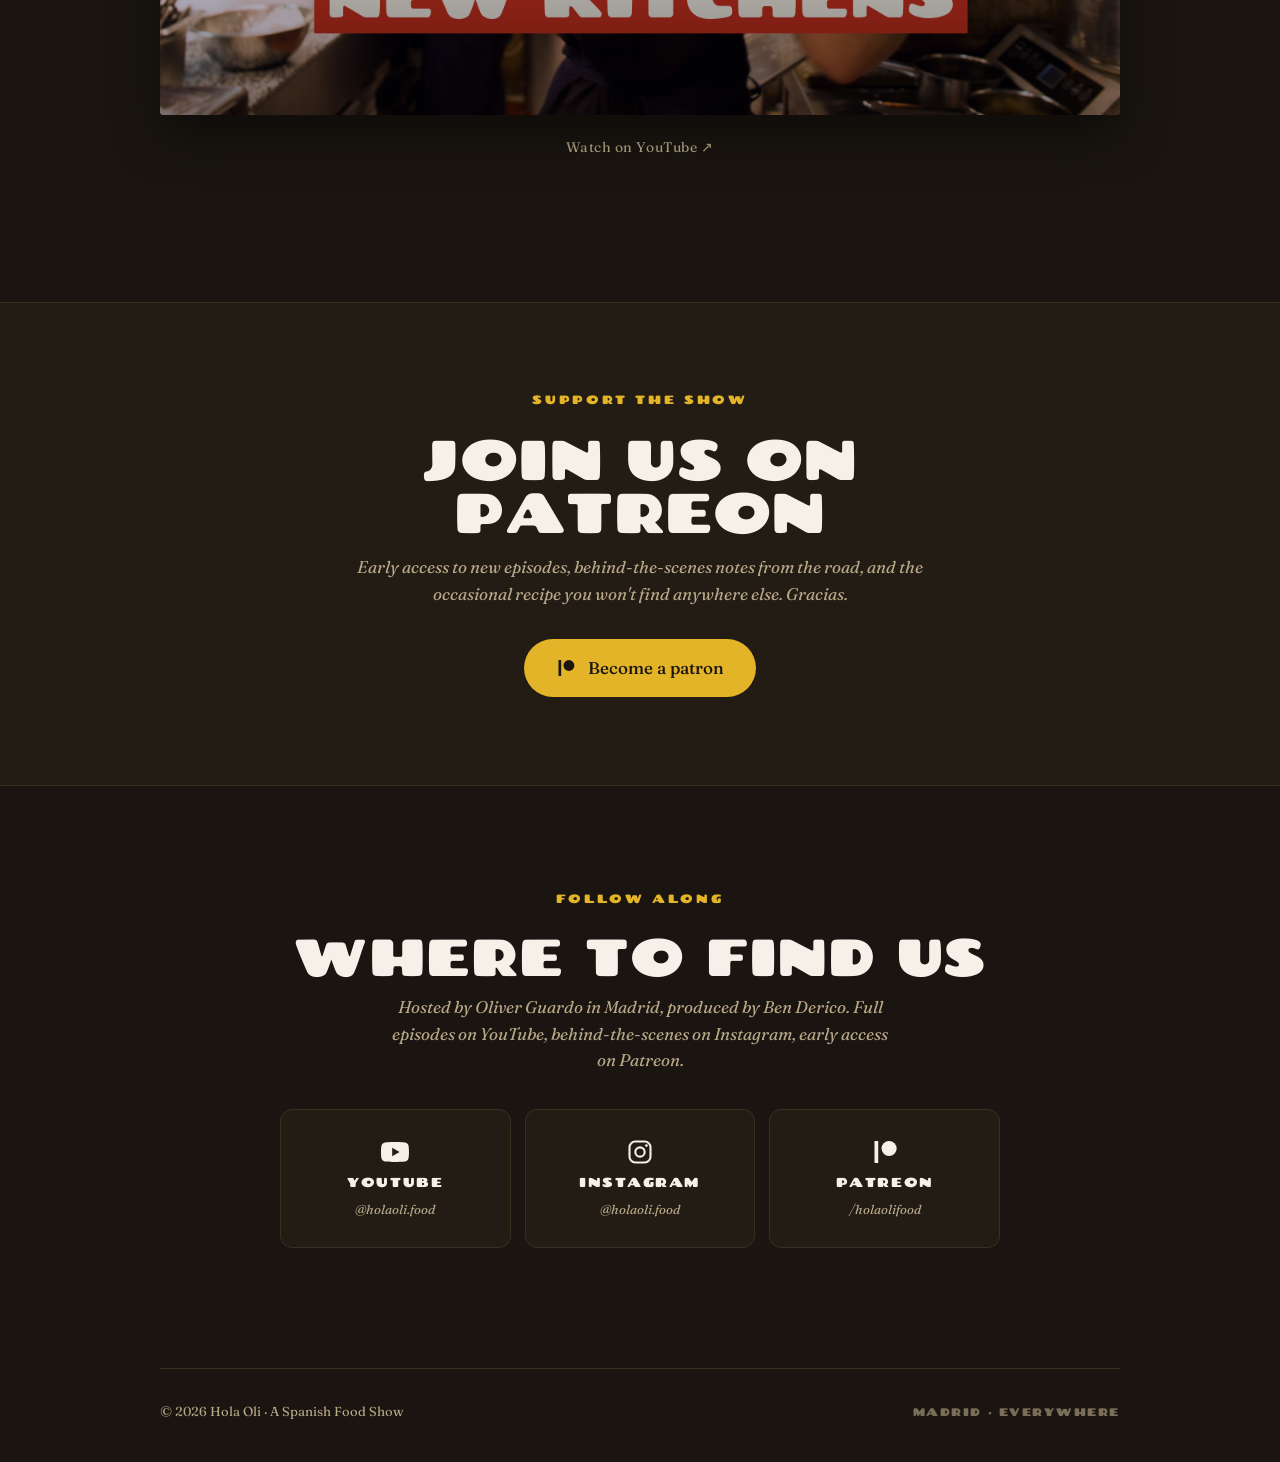
==== commit 617f9c31: "Replace nav logo with actual Hola Oli logo" ====
--- a/docs/index.html
+++ b/docs/index.html
@@ -443,12 +443,7 @@
 
   <div class="hero-top">
     <a class="lockup" href="#">
-      <svg class="mark" viewBox="0 0 40 40" aria-hidden="true">
-        <circle cx="20" cy="20" r="16" fill="#7A9830"/>
-        <ellipse cx="15" cy="14" rx="5" ry="3" fill="rgba(255,255,255,0.18)"/>
-        <circle cx="24" cy="17" r="5" fill="#C83020"/>
-      </svg>
-      <span class="word">Hola Oli</span>
+      <img src="assets/logo.png" alt="Hola Oli" style="height: 72px; width: auto;">
     </a>
     <div class="lang"><b>EN</b> / ES</div>
   </div>
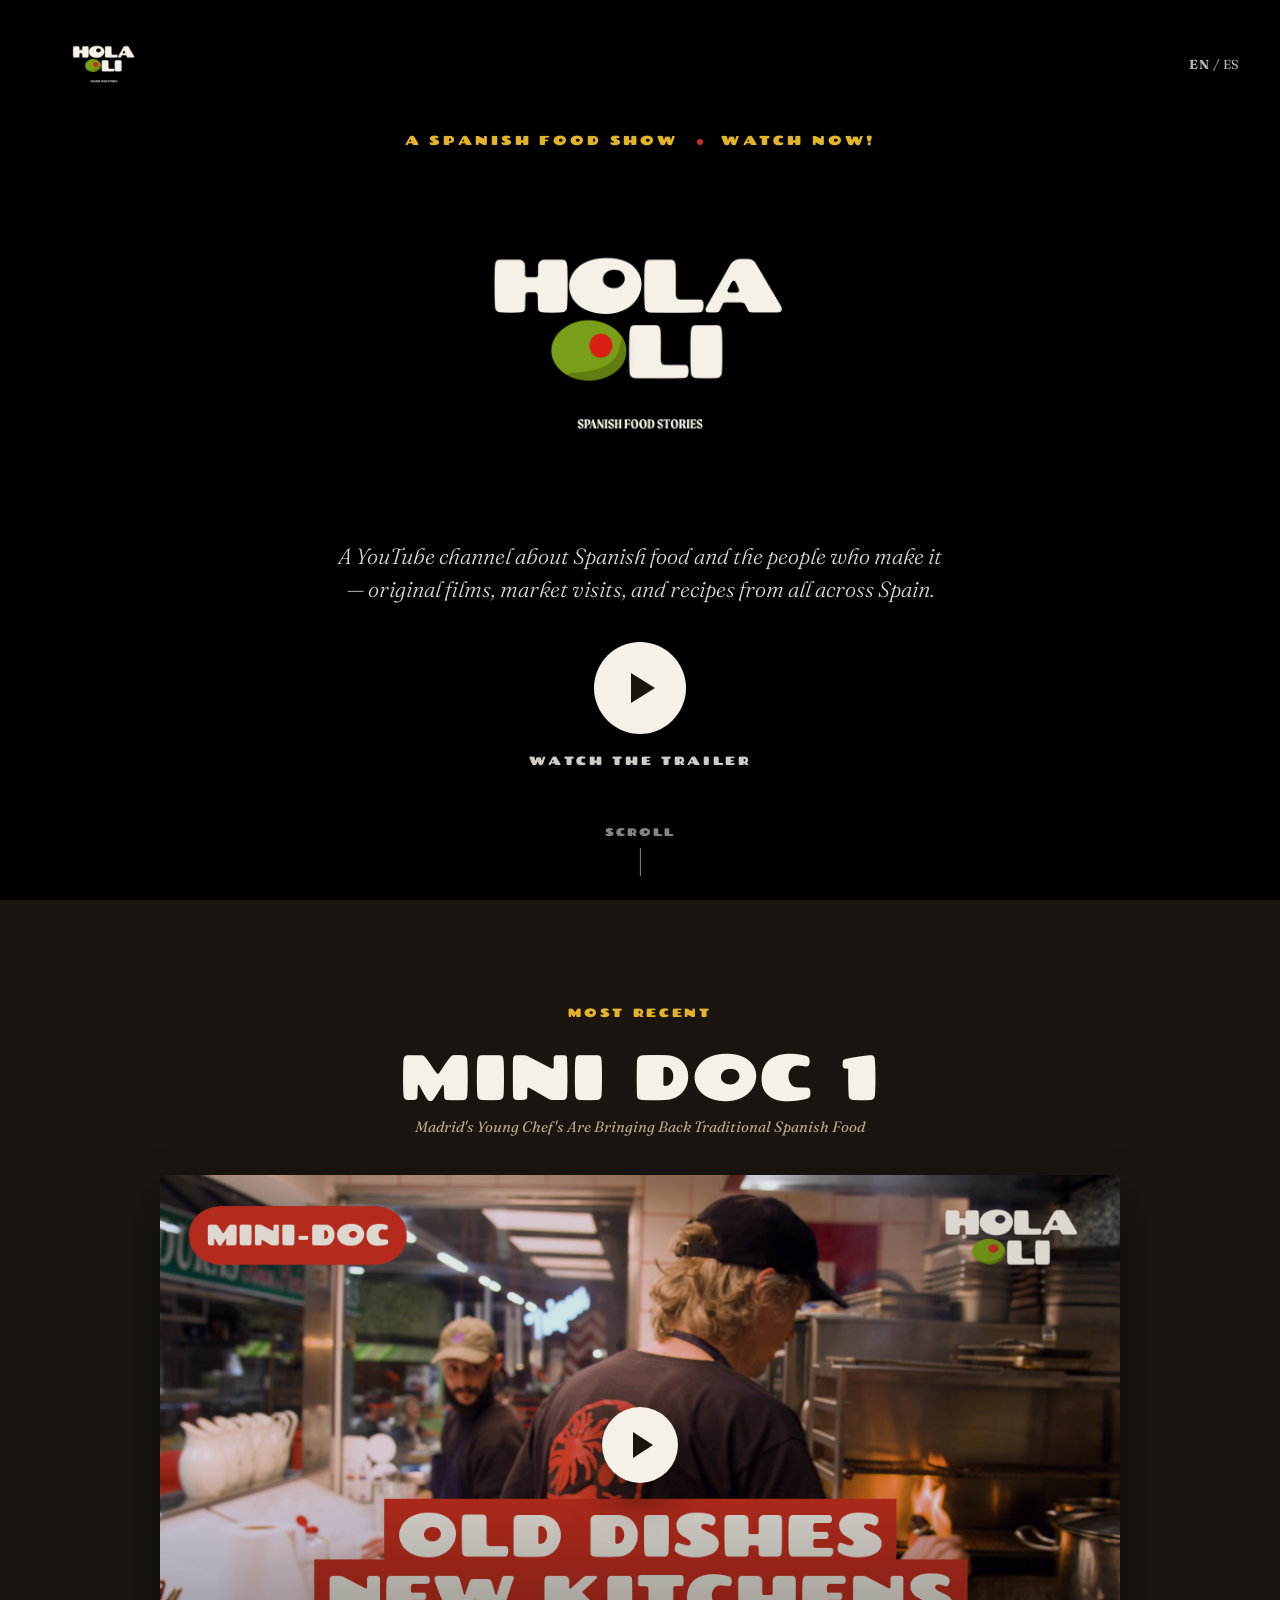
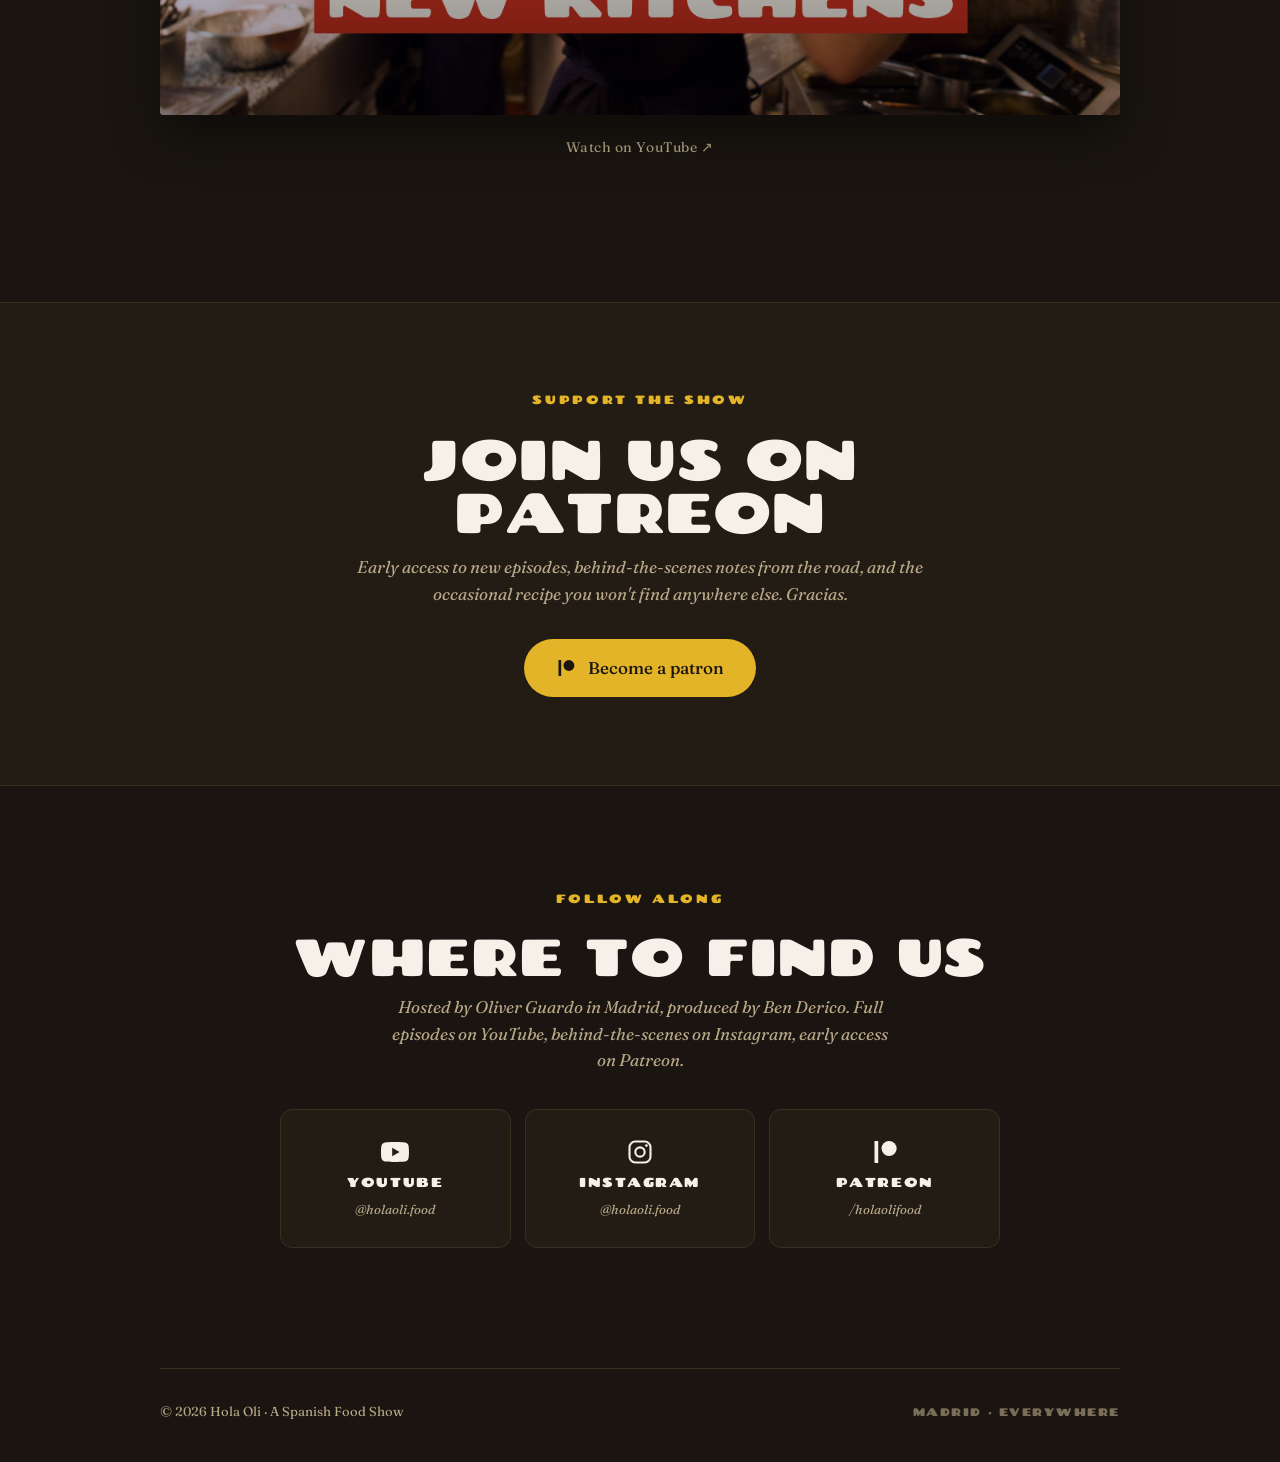
==== commit ba108a19: "Replace hero CSS title with actual logo image" ====
--- a/docs/index.html
+++ b/docs/index.html
@@ -450,10 +450,7 @@
 
   <div class="hero-content" id="hero-content">
     <div class="hero-eyebrow">A Spanish Food Show <span class="bullet"></span> Watch Now!</div>
-    <h1 class="hero-title">
-      Hola<br>
-      <span><span class="olive-letter"></span>li</span>
-    </h1>
+    <img src="assets/logo.png" alt="Hola Oli" style="width: min(600px, 80vw); height: auto; filter: drop-shadow(0 4px 32px rgba(0,0,0,0.5));">
     <p class="hero-lede" id="hero-lede">
       A YouTube channel about Spanish food and the people who make it — original films, market visits, and recipes from all across Spain.
     </p>
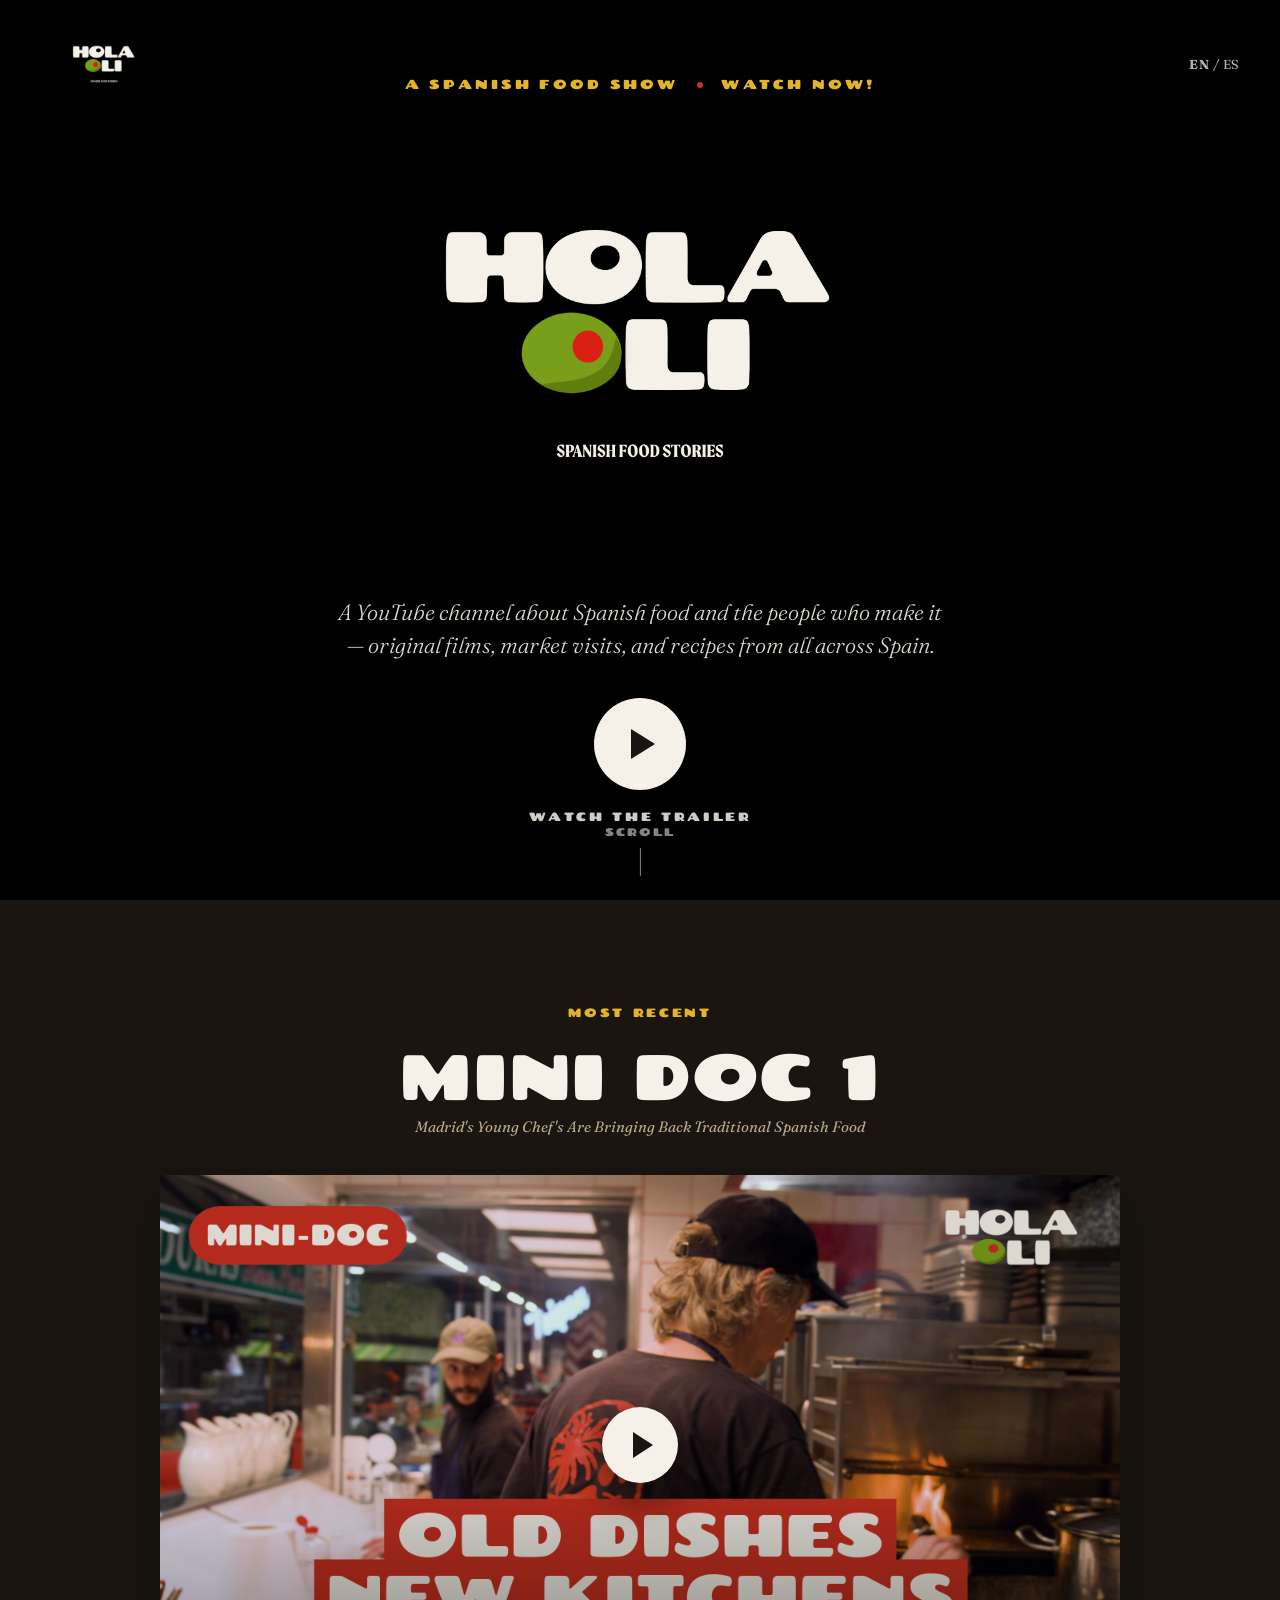
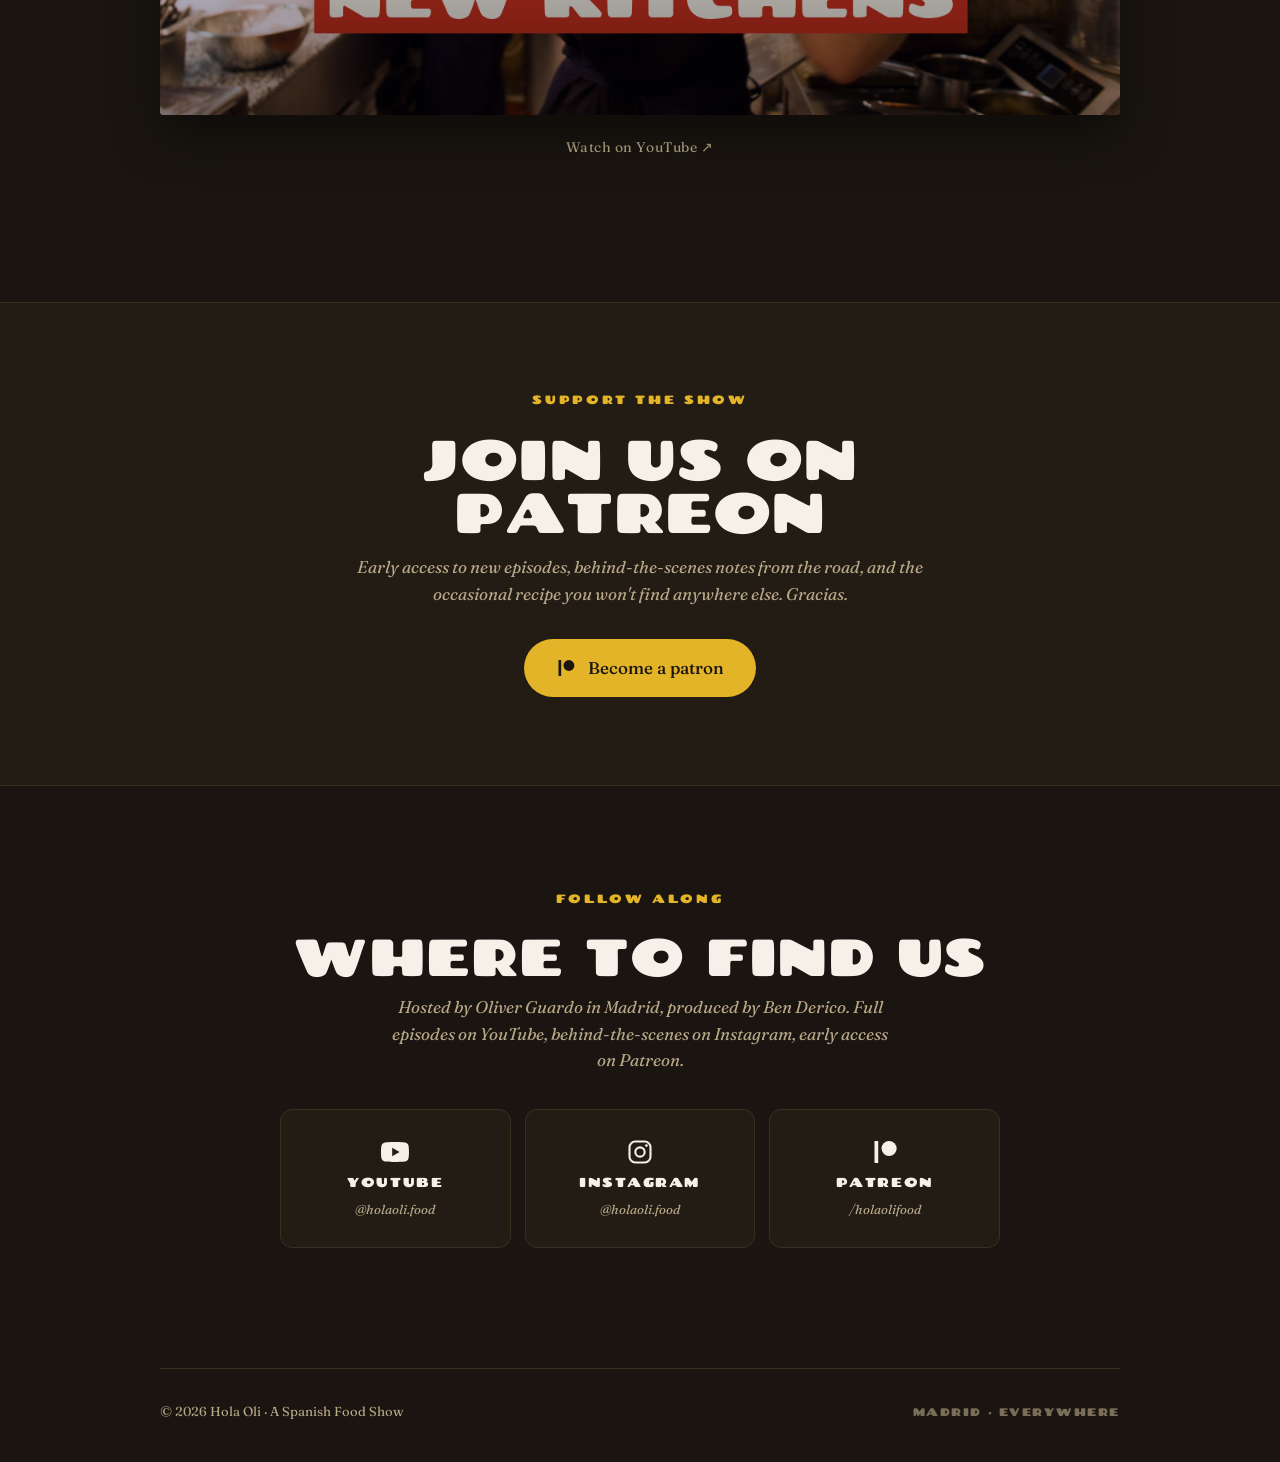
==== commit a0ea77a3: "Increase hero logo size to 800px" ====
--- a/docs/index.html
+++ b/docs/index.html
@@ -450,7 +450,7 @@
 
   <div class="hero-content" id="hero-content">
     <div class="hero-eyebrow">A Spanish Food Show <span class="bullet"></span> Watch Now!</div>
-    <img src="assets/logo.png" alt="Hola Oli" style="width: min(600px, 80vw); height: auto; filter: drop-shadow(0 4px 32px rgba(0,0,0,0.5));">
+    <img src="assets/logo.png" alt="Hola Oli" style="width: min(800px, 90vw); height: auto; mix-blend-mode: screen;">
     <p class="hero-lede" id="hero-lede">
       A YouTube channel about Spanish food and the people who make it — original films, market visits, and recipes from all across Spain.
     </p>
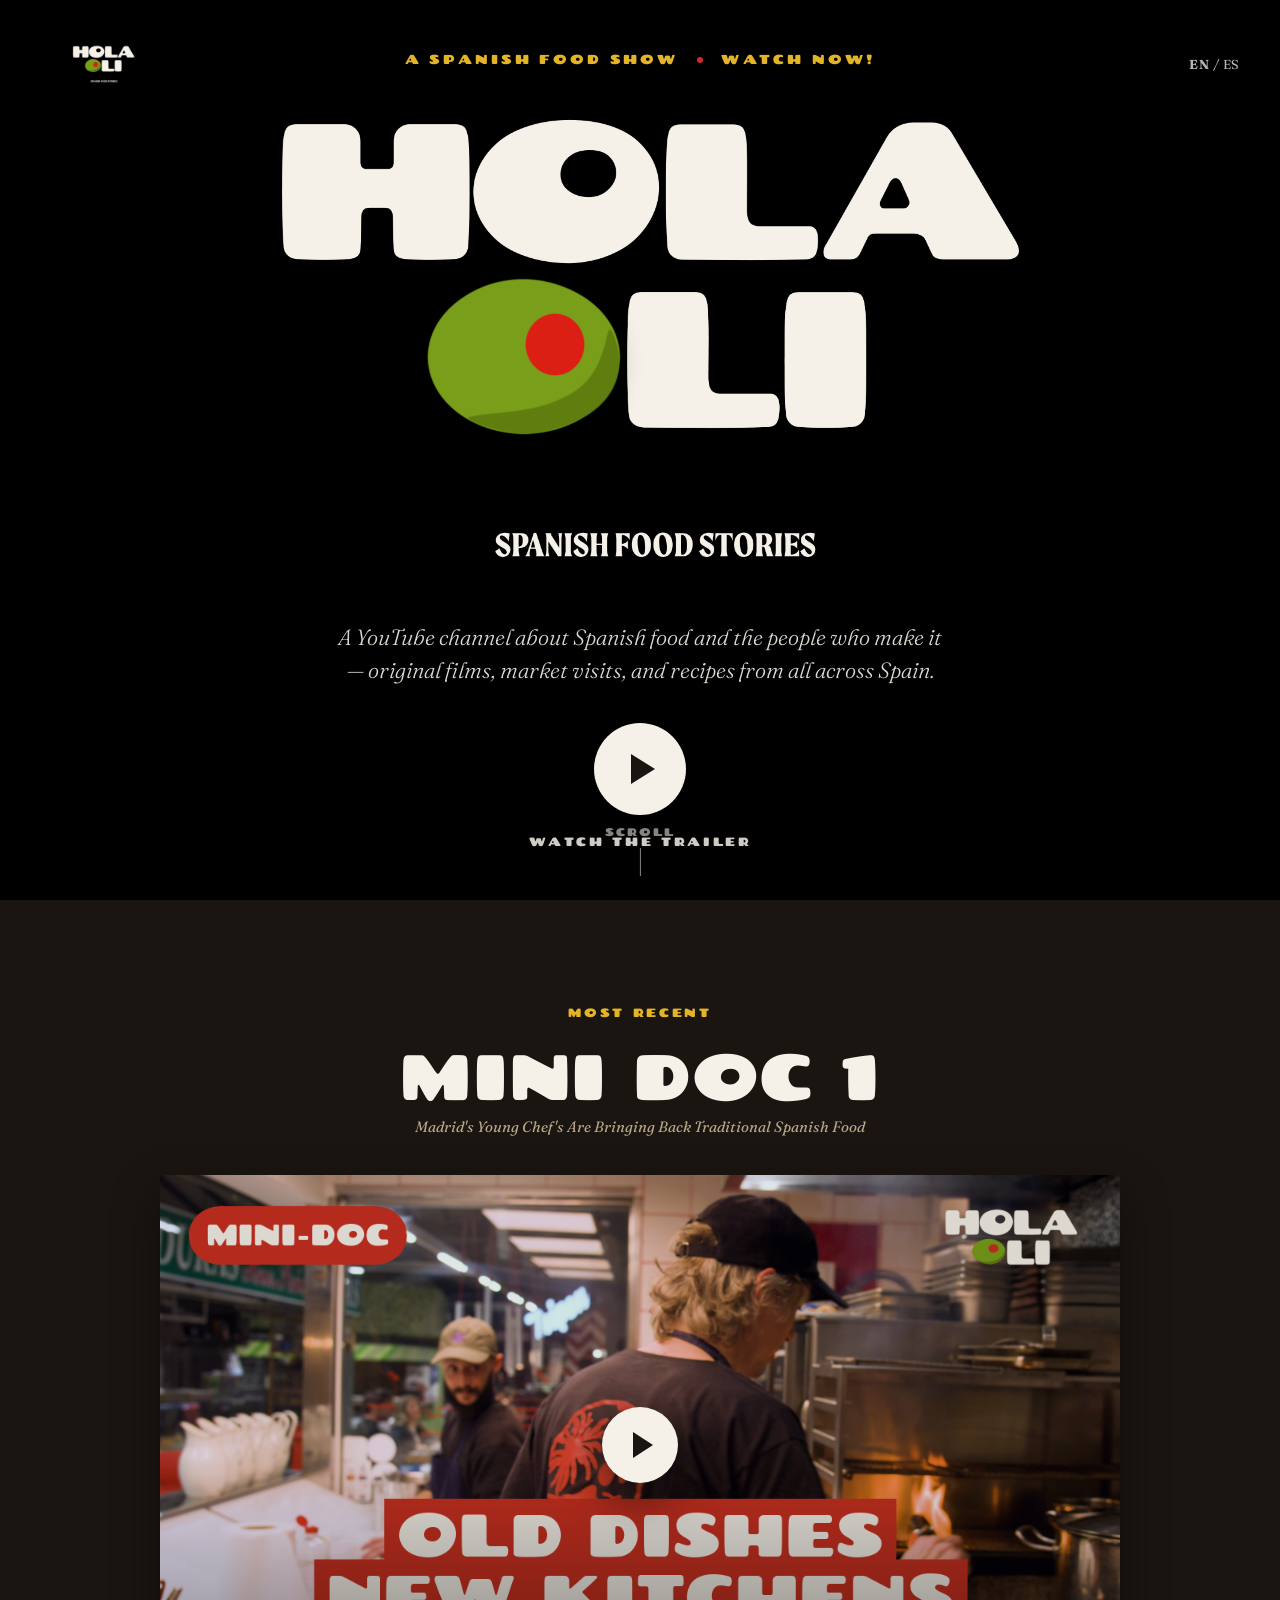
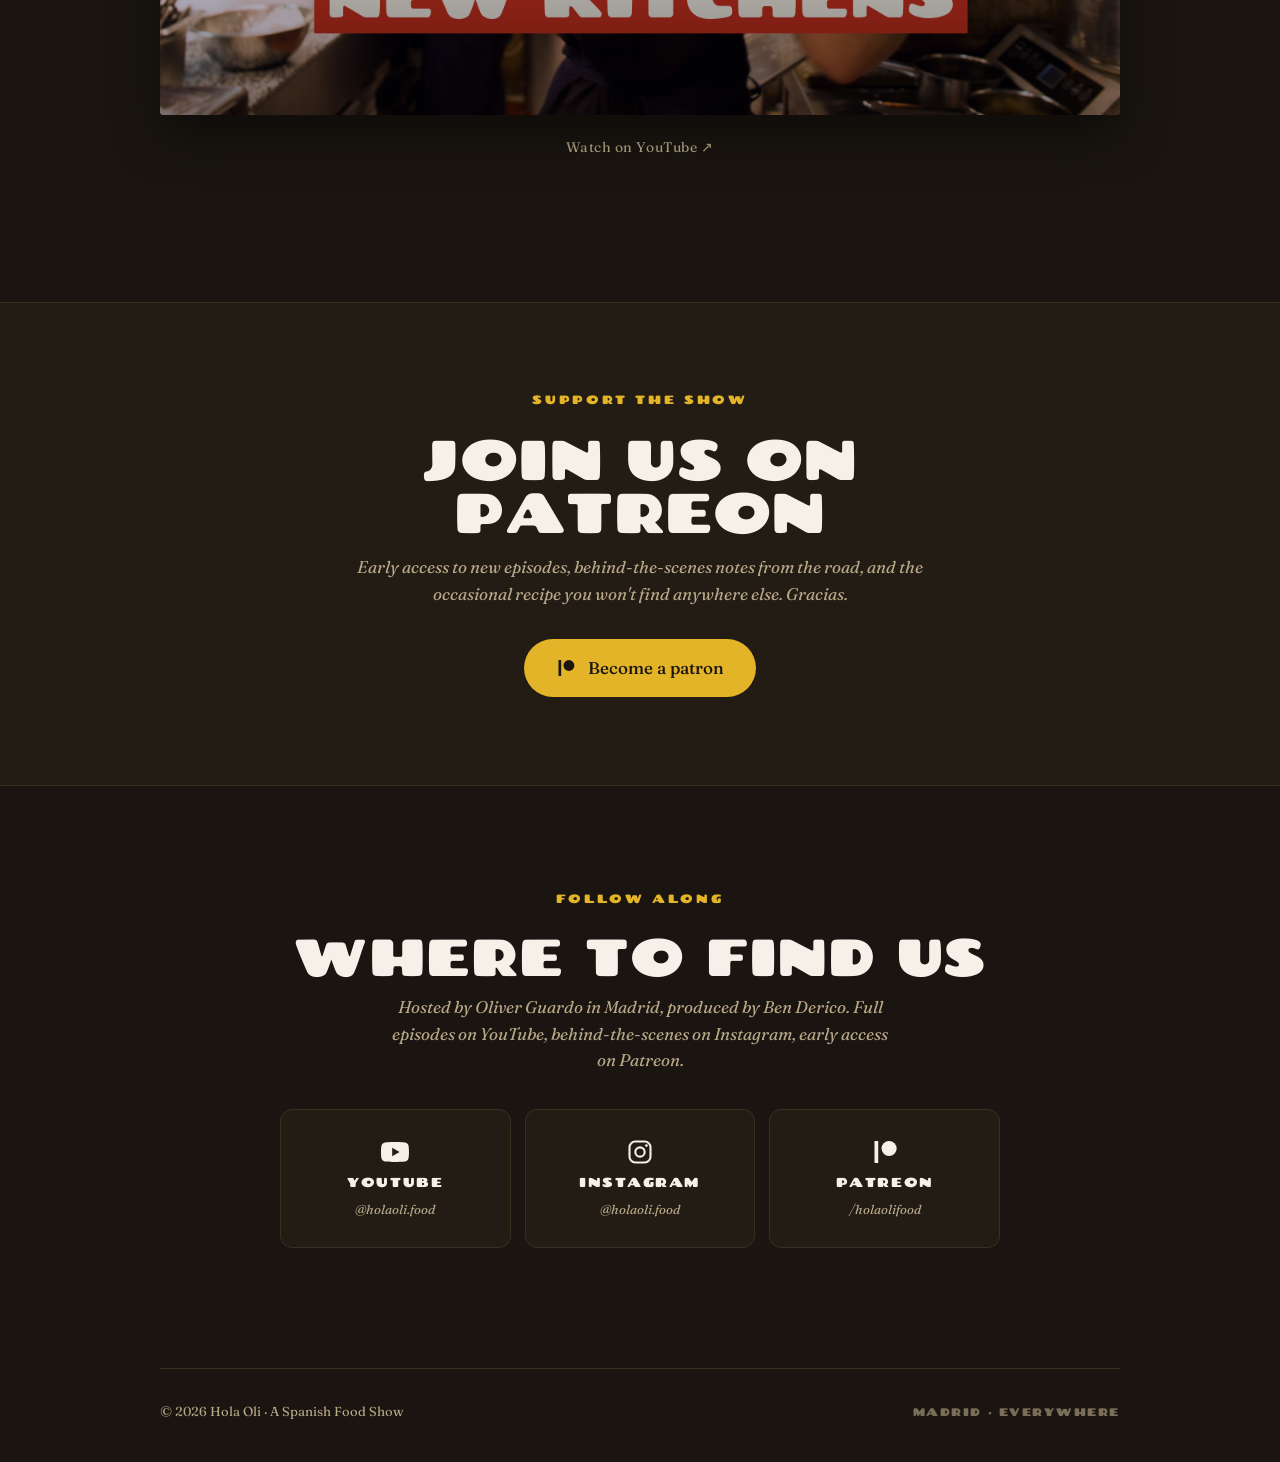
==== commit cc0362c7: "Use tightly cropped logo to fix layout spacing" ====
--- a/docs/index.html
+++ b/docs/index.html
@@ -450,7 +450,7 @@
 
   <div class="hero-content" id="hero-content">
     <div class="hero-eyebrow">A Spanish Food Show <span class="bullet"></span> Watch Now!</div>
-    <img src="assets/logo.png" alt="Hola Oli" style="width: min(800px, 90vw); height: auto; mix-blend-mode: screen;">
+    <img src="assets/logo-cropped.png" alt="Hola Oli" style="width: min(800px, 90vw); height: auto; mix-blend-mode: screen;">
     <p class="hero-lede" id="hero-lede">
       A YouTube channel about Spanish food and the people who make it — original films, market visits, and recipes from all across Spain.
     </p>
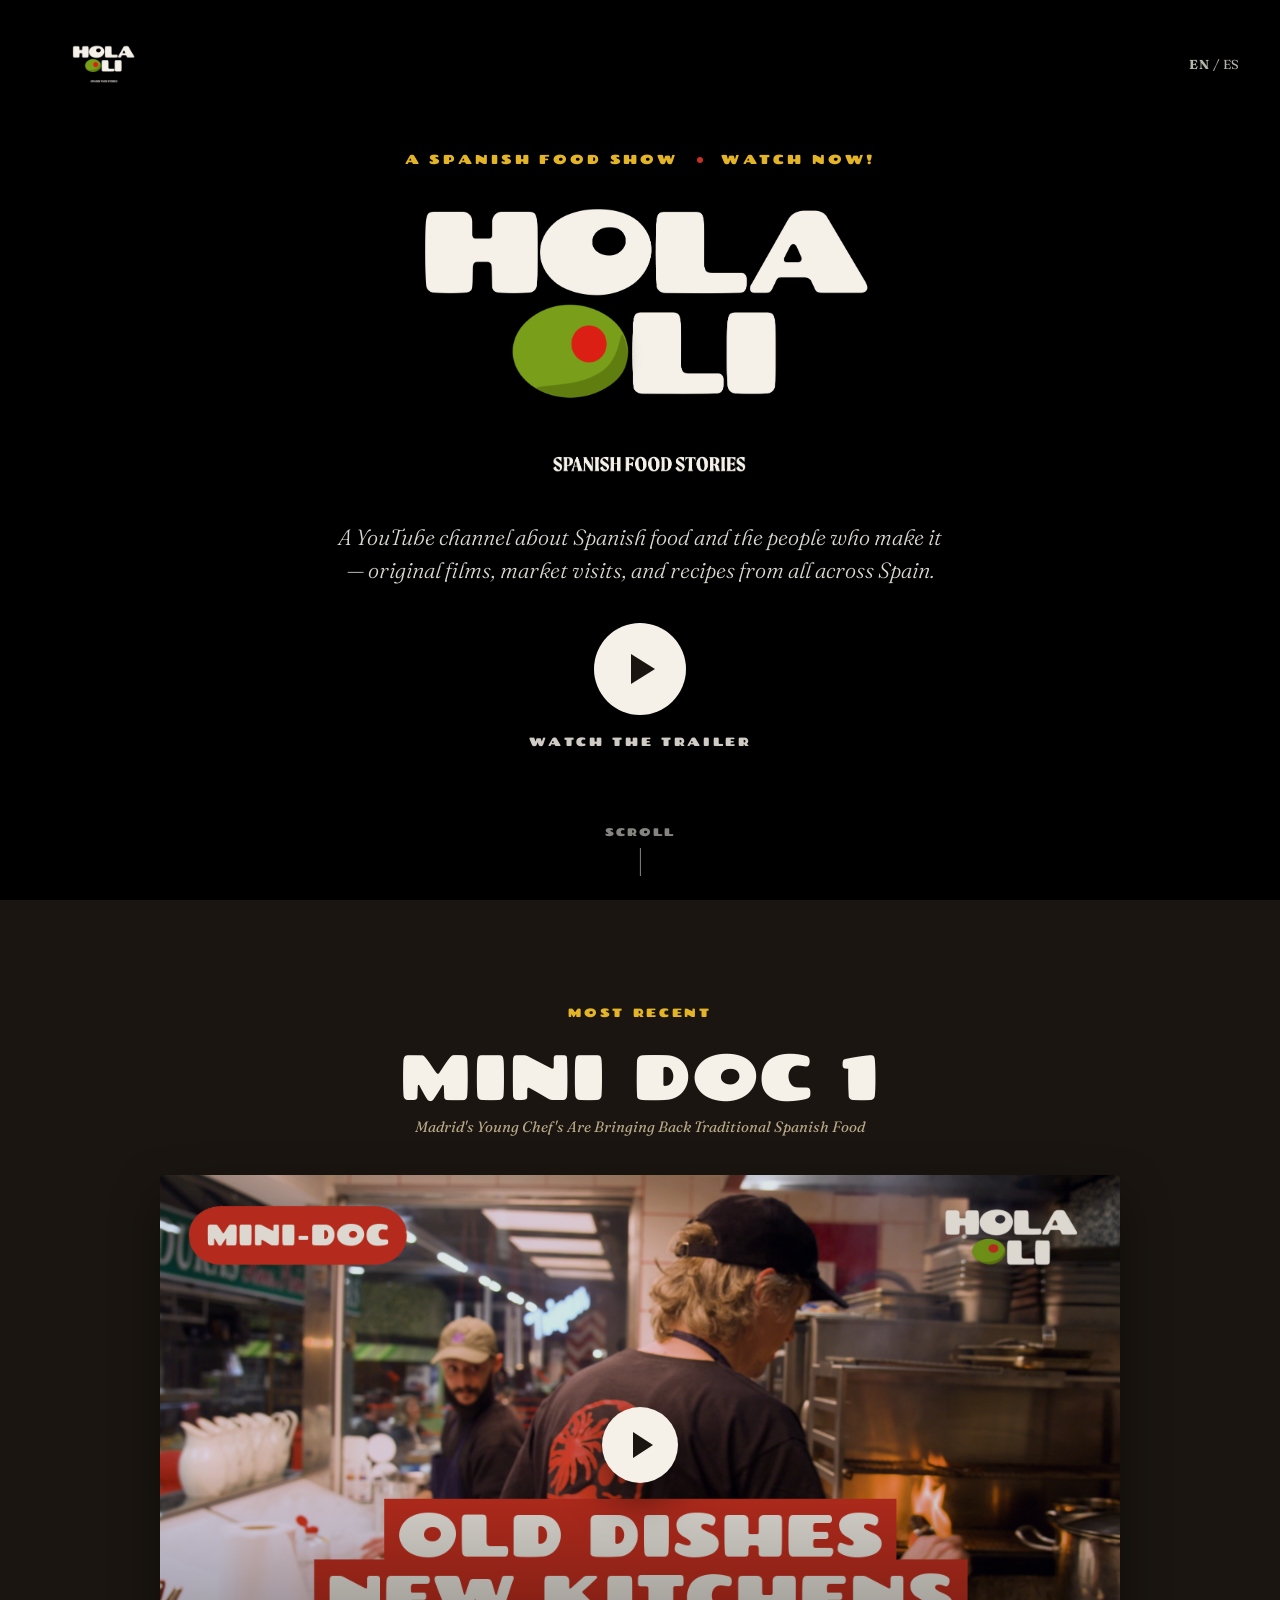
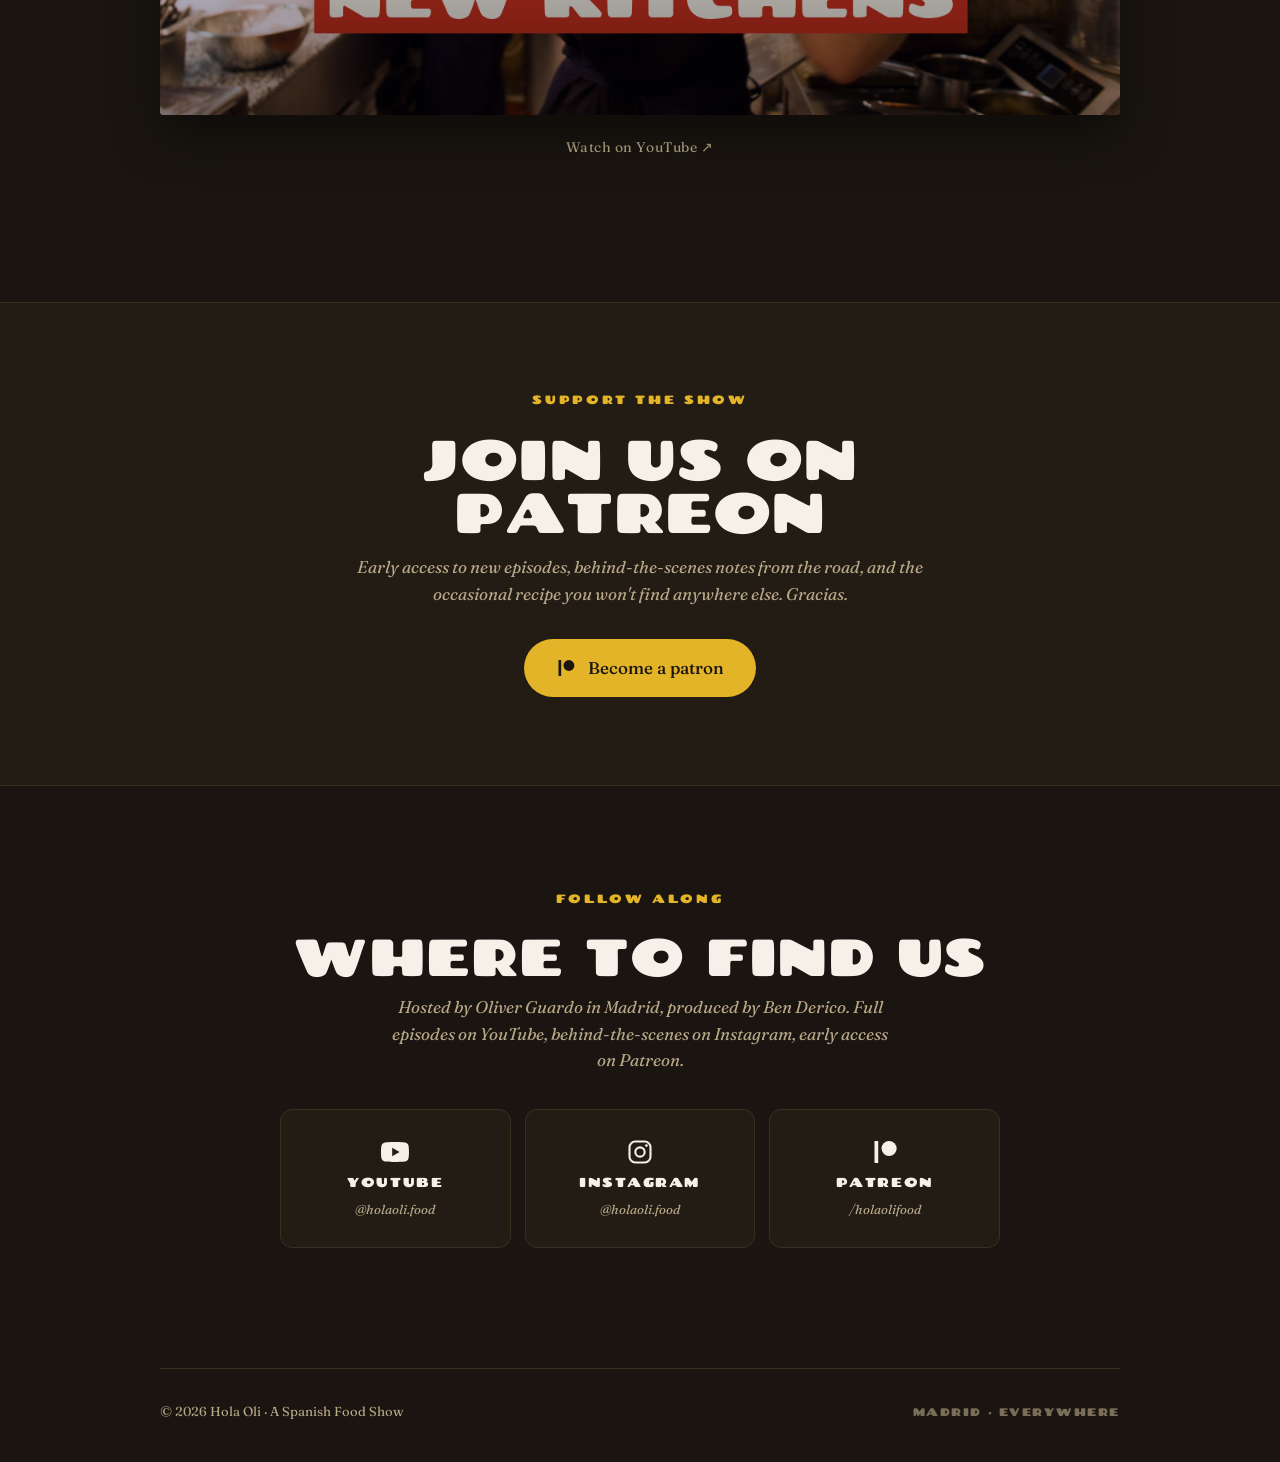
==== commit 75e04b9e: "Resize hero logo to 480px" ====
--- a/docs/index.html
+++ b/docs/index.html
@@ -450,7 +450,7 @@
 
   <div class="hero-content" id="hero-content">
     <div class="hero-eyebrow">A Spanish Food Show <span class="bullet"></span> Watch Now!</div>
-    <img src="assets/logo-cropped.png" alt="Hola Oli" style="width: min(800px, 90vw); height: auto; mix-blend-mode: screen;">
+    <img src="assets/logo-cropped.png" alt="Hola Oli" style="width: min(480px, 80vw); height: auto; mix-blend-mode: screen;">
     <p class="hero-lede" id="hero-lede">
       A YouTube channel about Spanish food and the people who make it — original films, market visits, and recipes from all across Spain.
     </p>
